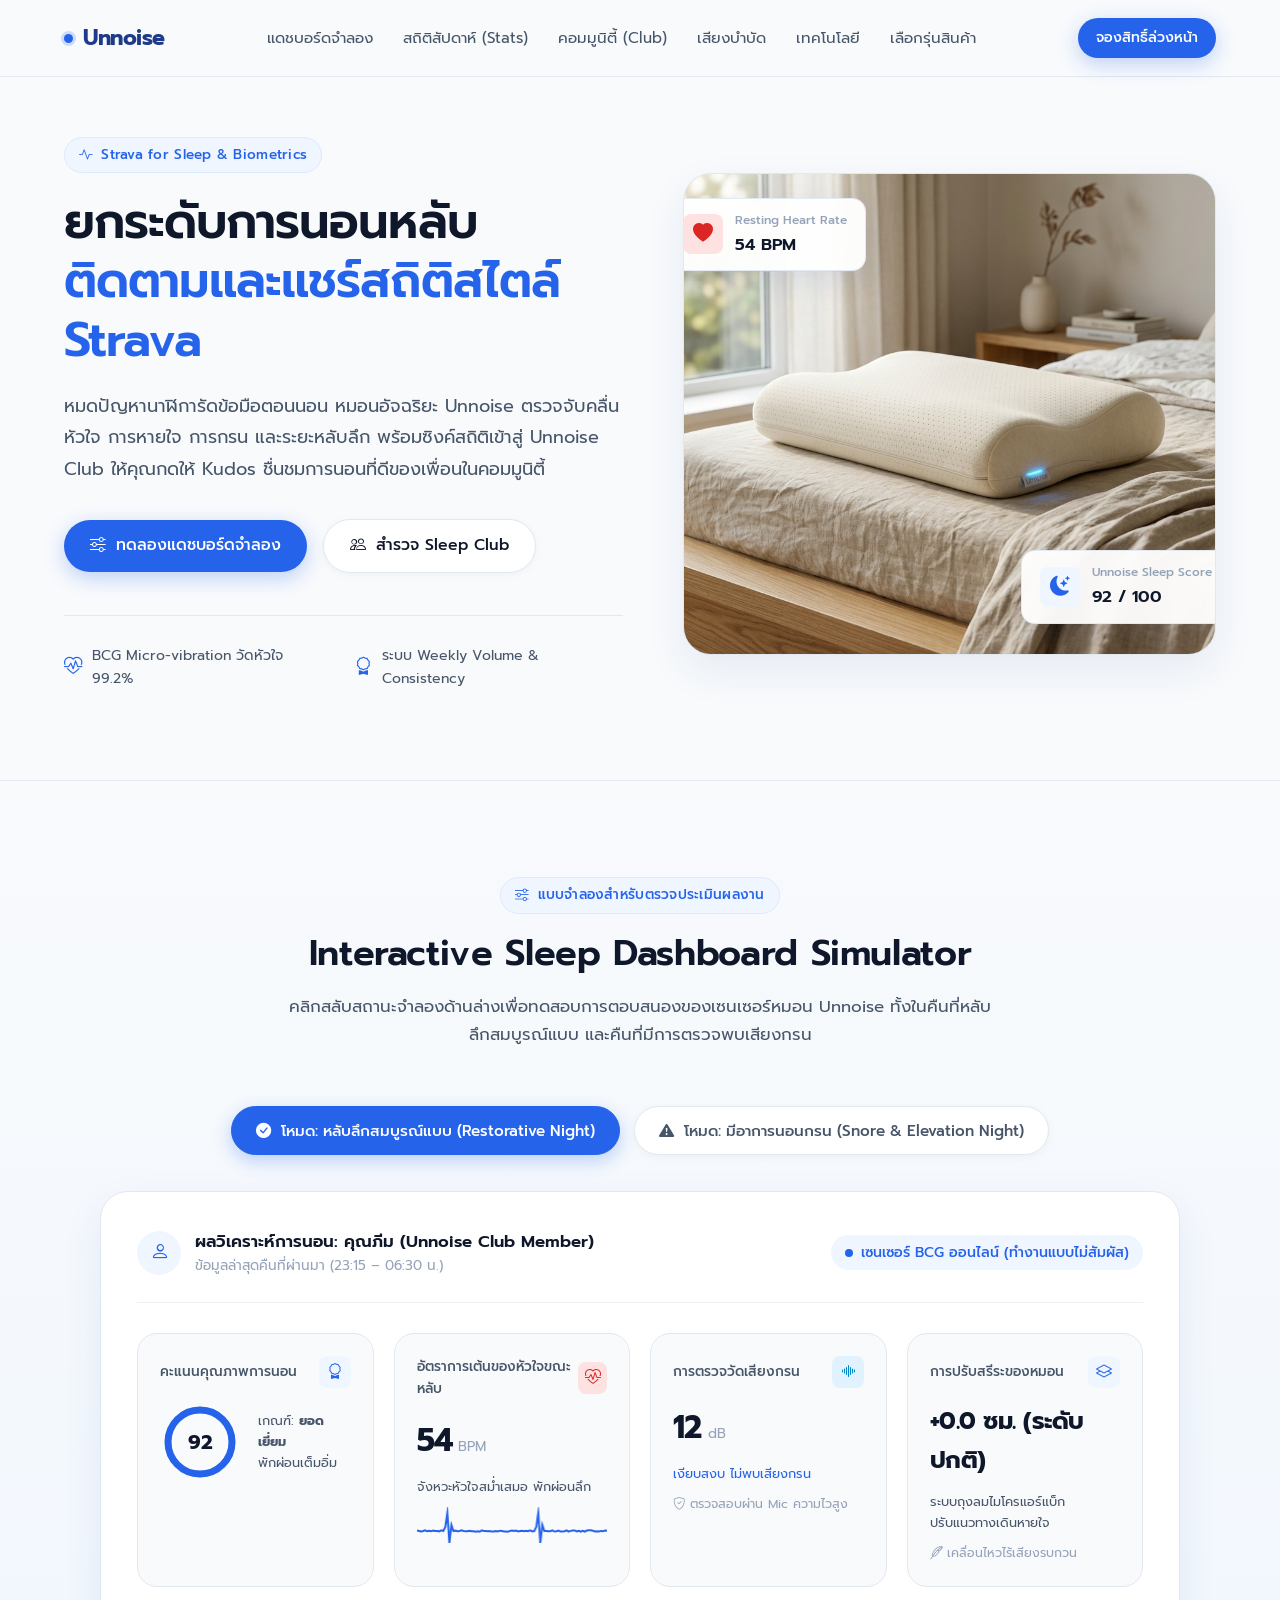
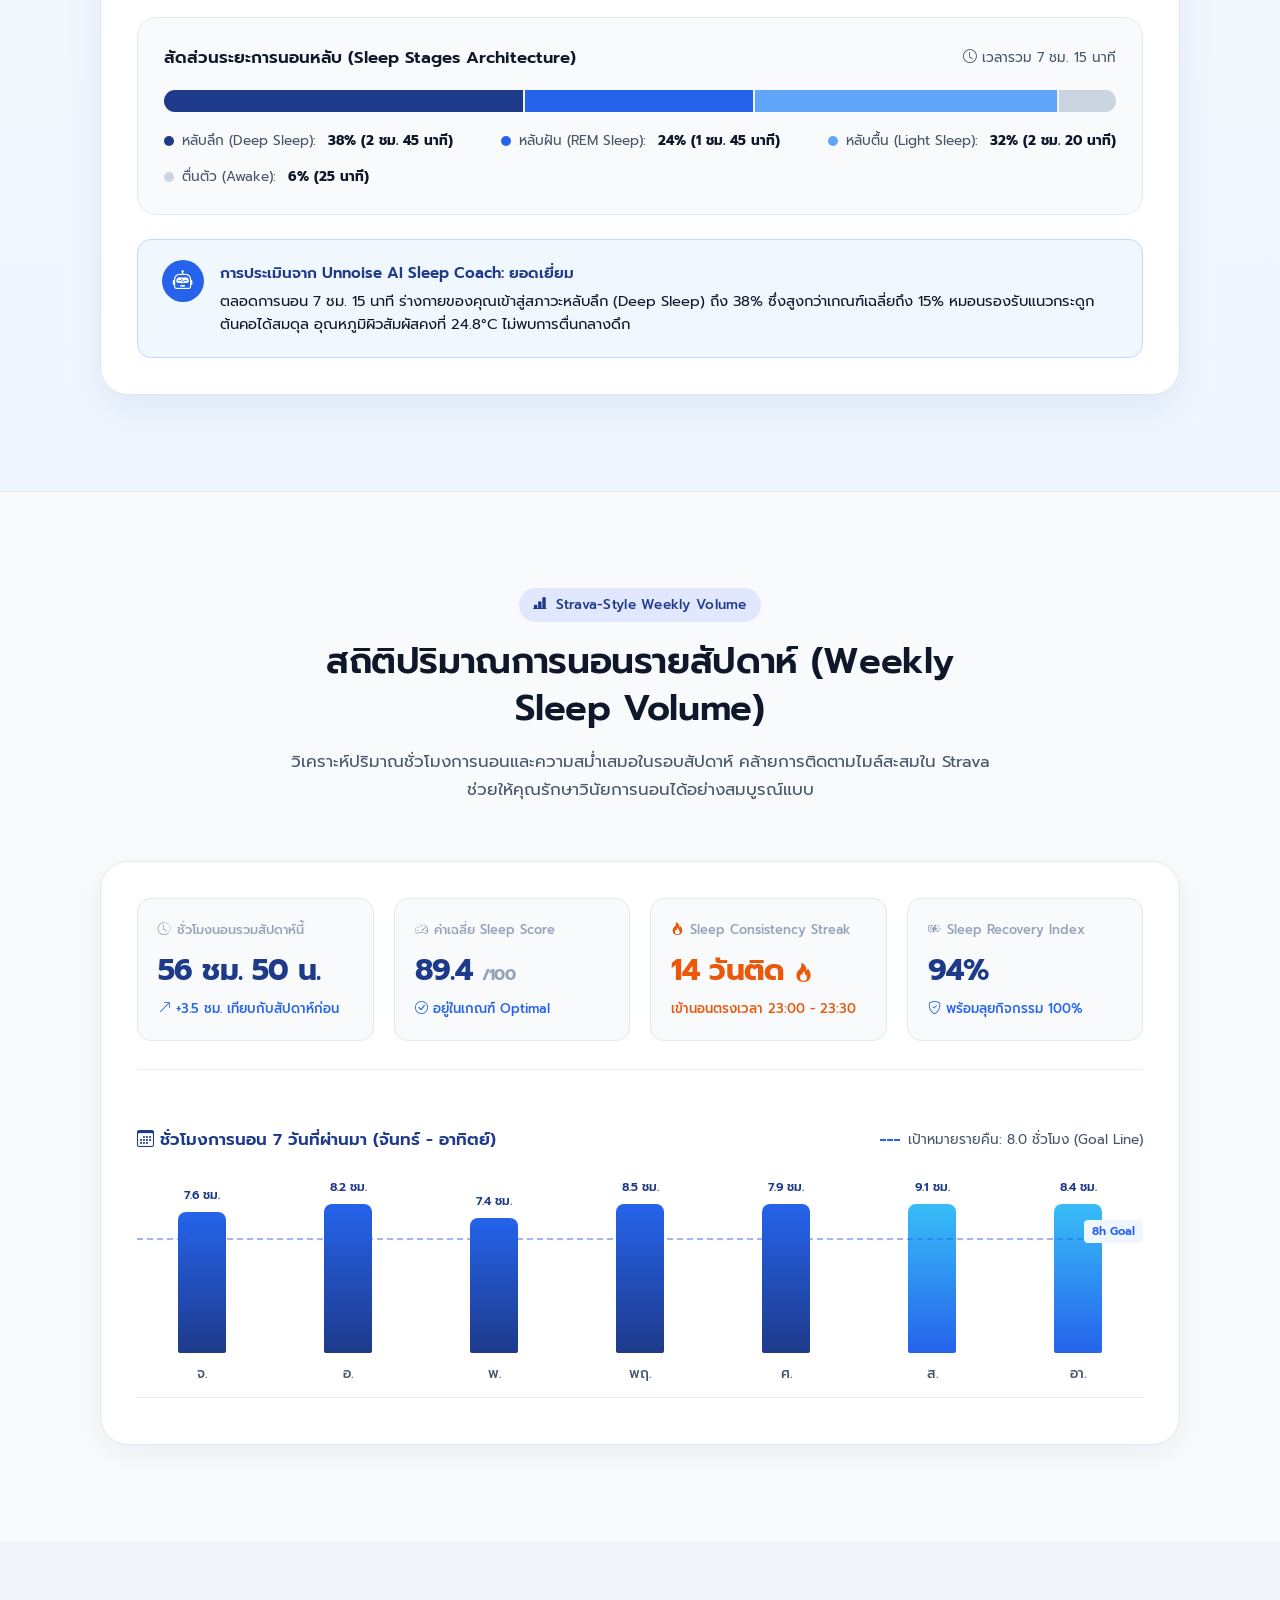
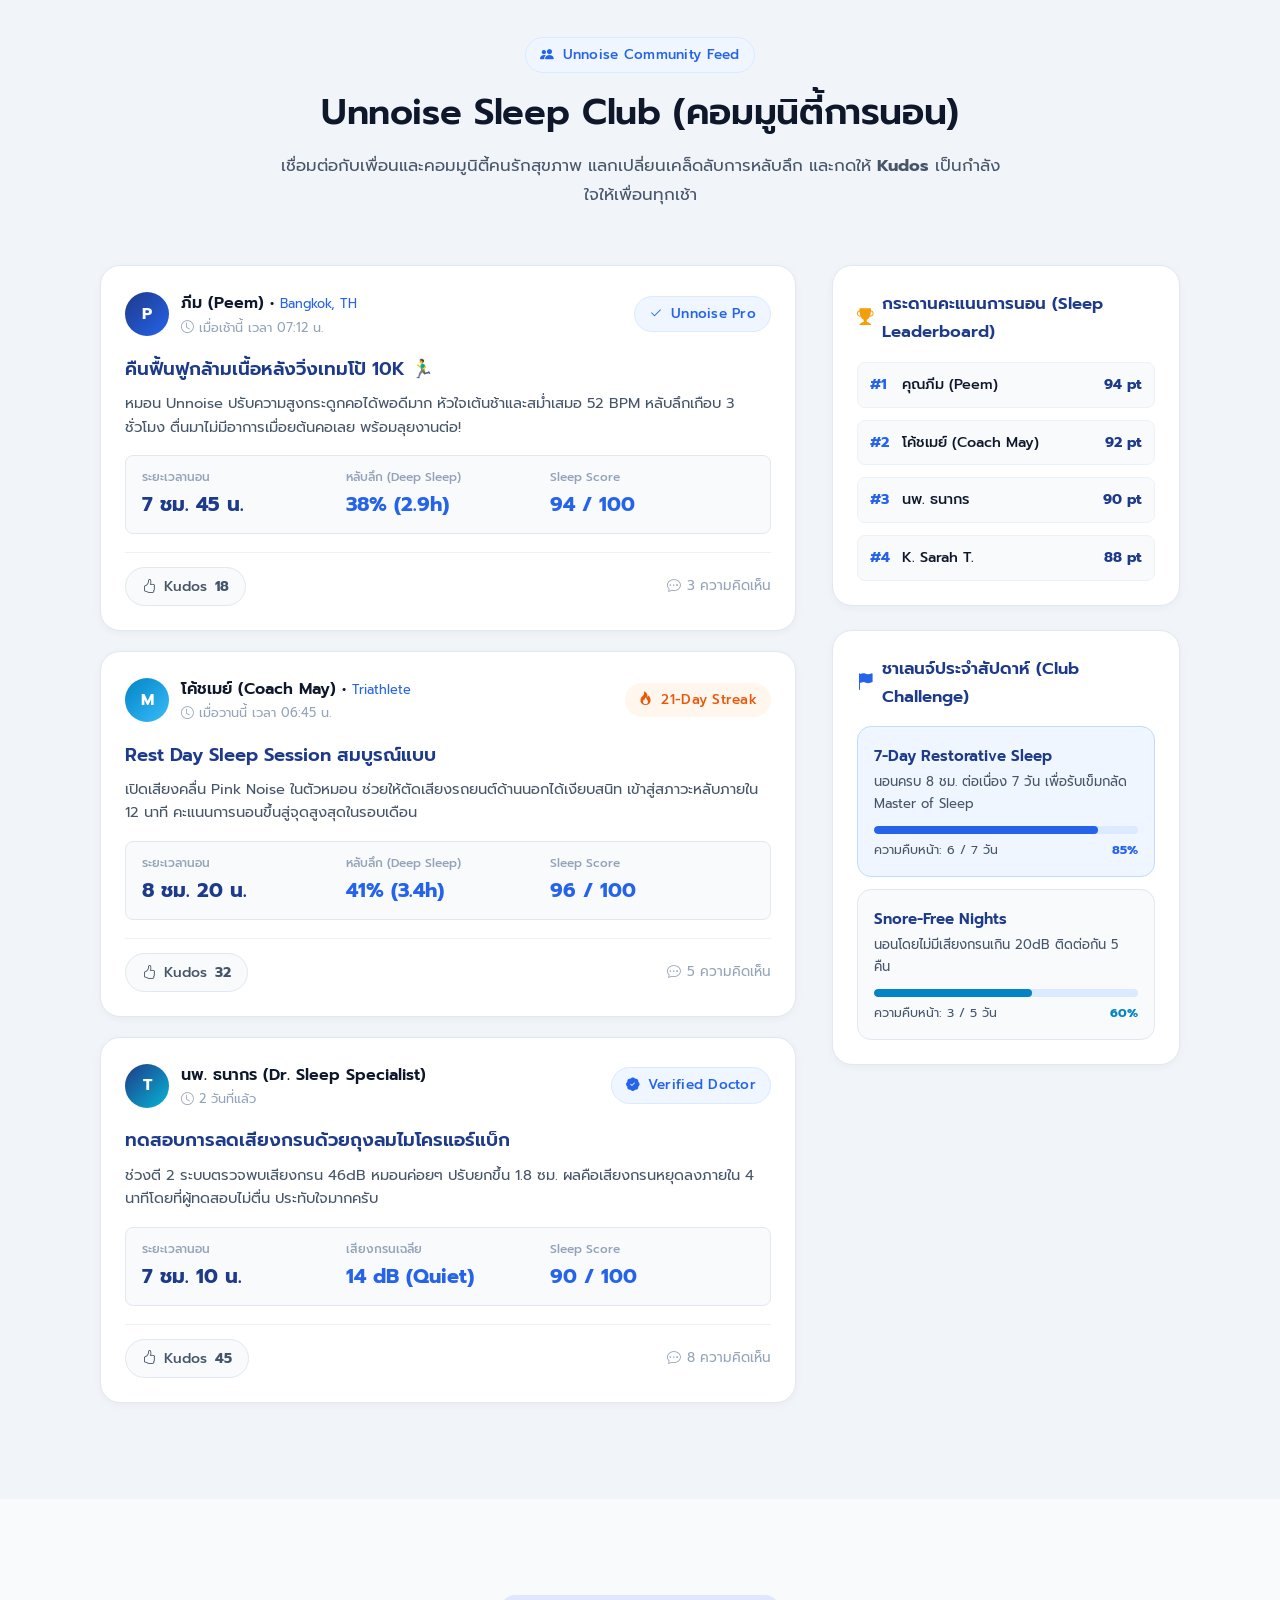
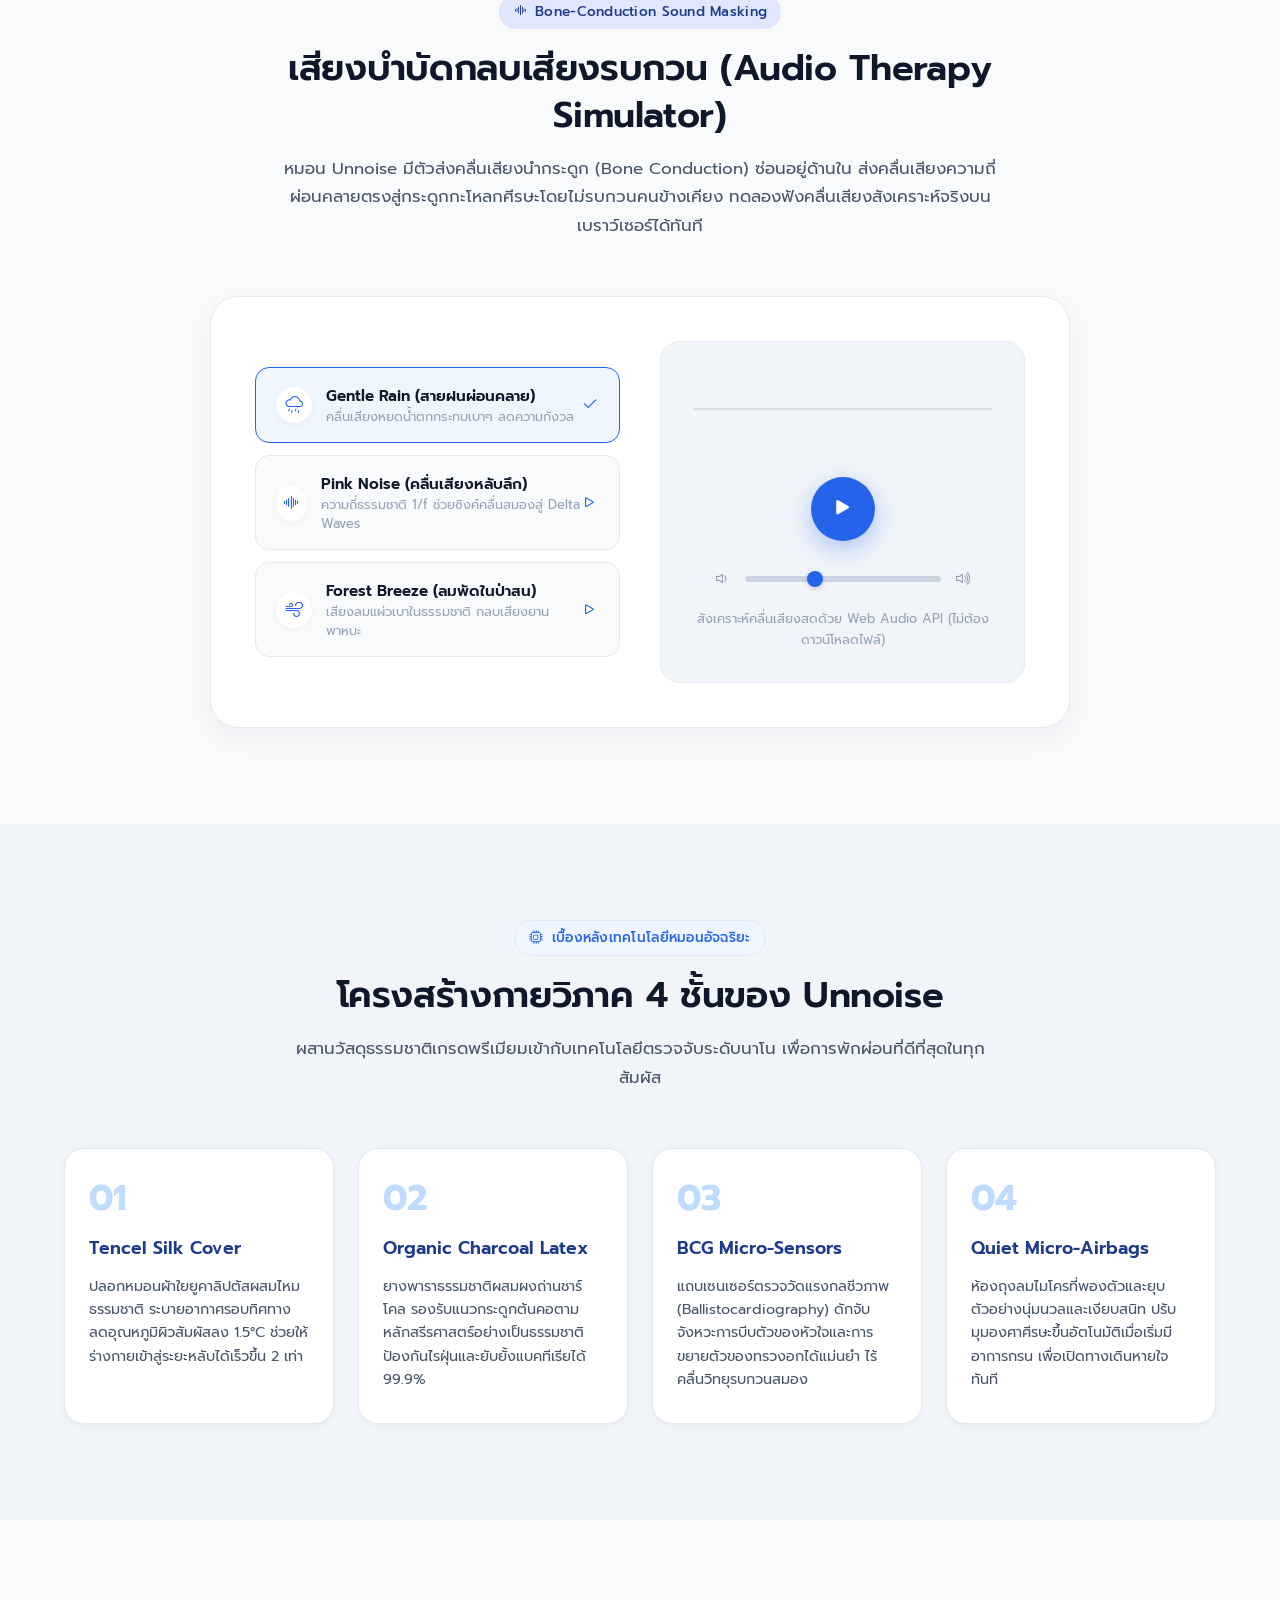
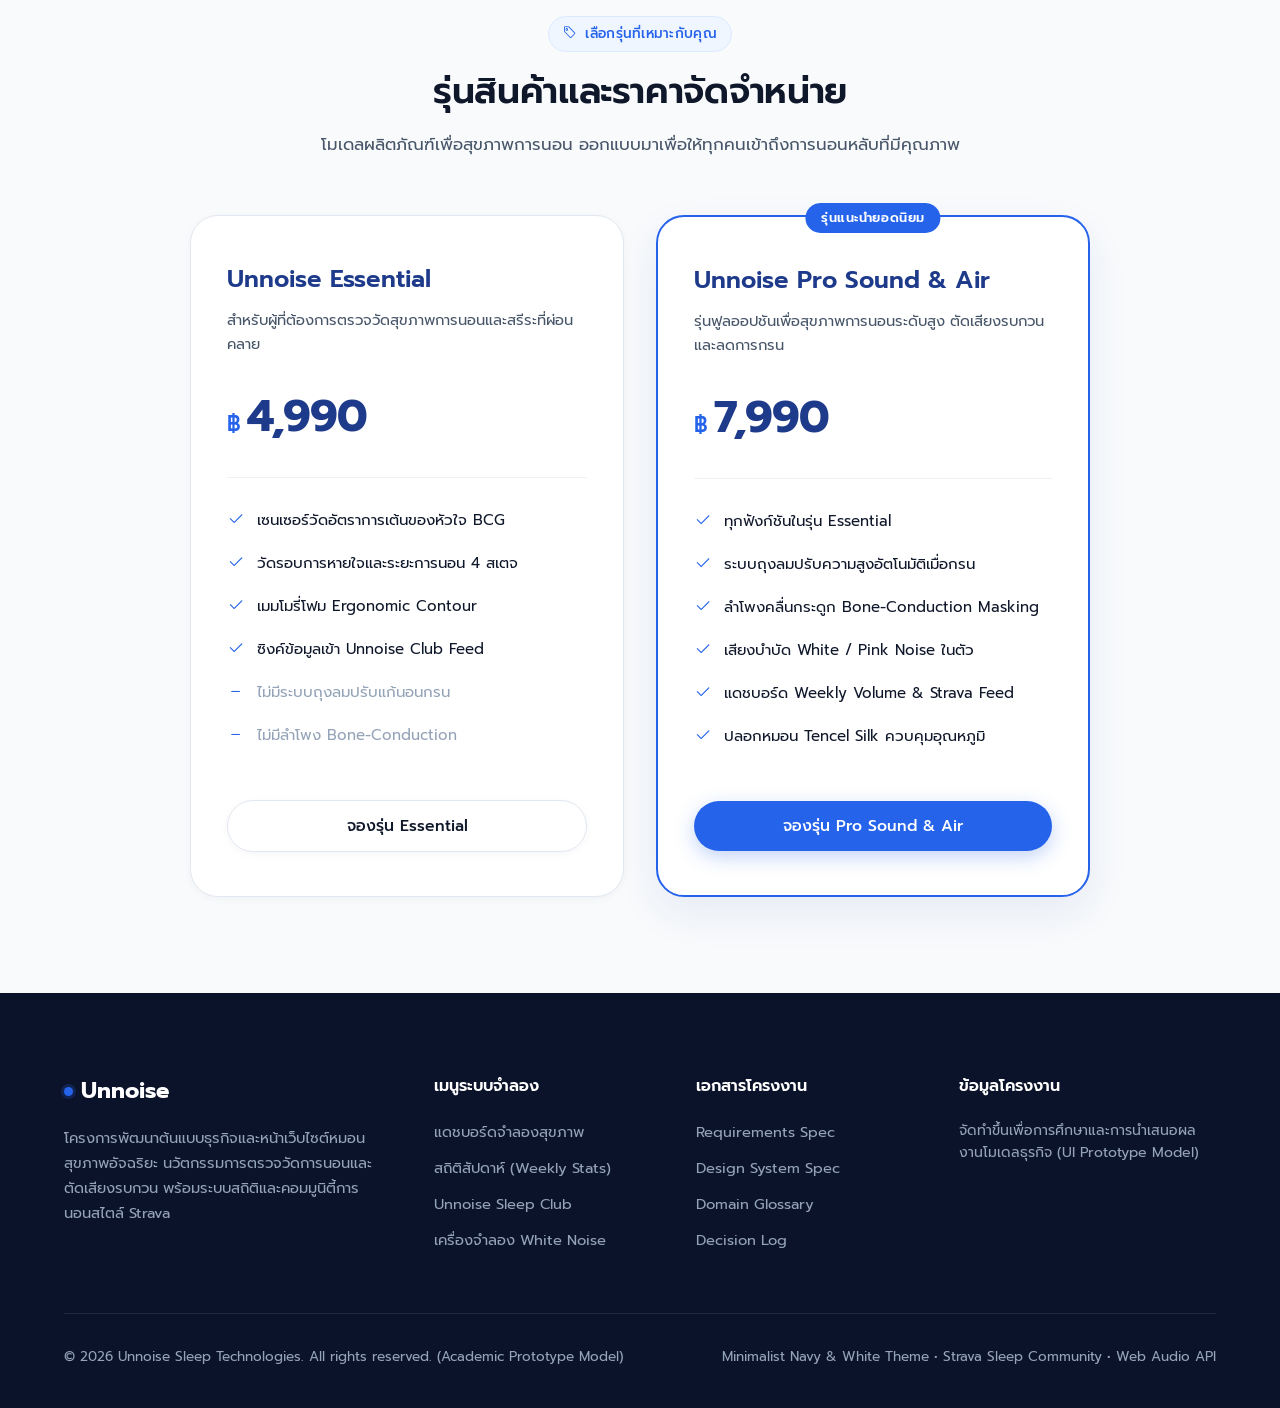
==== assets/index.html @ 3eadce23 "Test" ====
<!DOCTYPE html>
<html lang="th">
<head>
  <meta charset="UTF-8">
  <meta name="viewport" content="width=device-width, initial-scale=1.0">
  <title>Unnoise — หมอนสุขภาพอัจฉริยะ & Strava Sleep Community</title>
  <meta name="description" content="Unnoise หมอนสุขภาพอัจฉริยะที่ตรวจวัดชีวสัญญาณการนอนหลับ สถิติรายสัปดาห์สไตล์ Strava และระบบคอมมูนิตี้ให้กำลังใจเพื่อน">
  
  <!-- Google Fonts: Inter & Prompt -->
  <link rel="preconnect" href="https://fonts.googleapis.com">
  <link rel="preconnect" href="https://fonts.gstatic.com" crossorigin>
  <link href="https://fonts.googleapis.com/css2?family=Inter:wght@300;400;500;600;700&family=Prompt:wght@300;400;500;600&display=swap" rel="stylesheet">
  
  <!-- Bootstrap Icons CDN -->
  <link rel="stylesheet" href="https://cdn.jsdelivr.net/npm/bootstrap-icons@1.11.3/font/bootstrap-icons.min.css">
  
  <!-- Custom Design System Stylesheet -->
  <link rel="stylesheet" href="css/style.css">
</head>
<body>

  <!-- ==========================================================================
       Site Header & Navigation
       ========================================================================== -->
  <header class="site-header" id="site-header">
    <div class="container">
      <nav class="nav-wrap">
        <a href="#hero" class="brand-logo" id="brand-logo">
          <span class="brand-dot"></span>
          <span>Unnoise</span>
        </a>

        <ul class="nav-links">
          <li><a href="#simulator" class="nav-link">แดชบอร์ดจำลอง</a></li>
          <li><a href="#weekly-stats" class="nav-link">สถิติสัปดาห์ (Stats)</a></li>
          <li><a href="#community" class="nav-link">คอมมูนิตี้ (Club)</a></li>
          <li><a href="#sound-therapy" class="nav-link">เสียงบำบัด</a></li>
          <li><a href="#technology" class="nav-link">เทคโนโลยี</a></li>
          <li><a href="#pricing" class="nav-link">เลือกรุ่นสินค้า</a></li>
        </ul>

        <div class="nav-actions">
          <a href="#pricing" class="btn btn-primary btn-sm open-order-btn" data-model="pro">จองสิทธิ์ล่วงหน้า</a>
          <button class="mobile-toggle" aria-label="เมนู">
            <i class="bi bi-list"></i>
          </button>
        </div>
      </nav>
    </div>
  </header>

  <main>
    <!-- ==========================================================================
         Hero Section
         ========================================================================== -->
    <section class="section hero" id="hero">
      <div class="container">
        <div class="hero-grid">
          <div class="hero-content">
            <span class="badge badge-blue">
              <i class="bi bi-activity"></i> Strava for Sleep & Biometrics
            </span>
            <h1 class="hero-title">
              ยกระดับการนอนหลับ <span>ติดตามและแชร์สถิติสไตล์ Strava</span>
            </h1>
            <p class="hero-desc">
              หมดปัญหานาฬิการัดข้อมือตอนนอน หมอนอัจฉริยะ Unnoise ตรวจจับคลื่นหัวใจ การหายใจ การกรน และระยะหลับลึก พร้อมซิงค์สถิติเข้าสู่ Unnoise Club ให้คุณกดให้ Kudos ชื่นชมการนอนที่ดีของเพื่อนในคอมมูนิตี้
            </p>

            <div class="hero-cta">
              <a href="#simulator" class="btn btn-primary" id="btn-hero-simulator">
                <i class="bi bi-sliders"></i> ทดลองแดชบอร์ดจำลอง
              </a>
              <a href="#community" class="btn btn-secondary" id="btn-hero-community">
                <i class="bi bi-people"></i> สำรวจ Sleep Club
              </a>
            </div>

            <div class="hero-trust-bar">
              <div class="trust-item">
                <i class="bi bi-heart-pulse"></i>
                <span>BCG Micro-vibration วัดหัวใจ 99.2%</span>
              </div>
              <div class="trust-item">
                <i class="bi bi-award"></i>
                <span>ระบบ Weekly Volume & Consistency</span>
              </div>
            </div>
          </div>

          <div class="hero-visual">
            <div class="hero-img-wrapper">
              <img src="img/unnoise_pillow.jpg" alt="Unnoise Smart Ergonomic Pillow" id="hero-product-img">
              
              <!-- Floating Metric 1: Heart Rate -->
              <div class="floating-pill pill-heart">
                <div class="pill-icon">
                  <i class="bi bi-heart-fill"></i>
                </div>
                <div class="pill-data">
                  <span class="pill-label">Resting Heart Rate</span>
                  <span class="pill-val">54 BPM</span>
                </div>
              </div>

              <!-- Floating Metric 2: Sleep Score -->
              <div class="floating-pill pill-sleep">
                <div class="pill-icon">
                  <i class="bi bi-moon-stars-fill"></i>
                </div>
                <div class="pill-data">
                  <span class="pill-label">Unnoise Sleep Score</span>
                  <span class="pill-val">92 / 100</span>
                </div>
              </div>
            </div>
          </div>
        </div>
      </div>
    </section>

    <!-- ==========================================================================
         Interactive Sleep Dashboard Simulator
         ========================================================================== -->
    <section class="section simulator-section" id="simulator">
      <div class="container">
        <div class="section-header">
          <span class="badge badge-blue">
            <i class="bi bi-sliders"></i> แบบจำลองสำหรับตรวจประเมินผลงาน
          </span>
          <h2 class="section-title">Interactive Sleep Dashboard Simulator</h2>
          <p class="section-desc">
            คลิกสลับสถานะจำลองด้านล่างเพื่อทดสอบการตอบสนองของเซนเซอร์หมอน Unnoise ทั้งในคืนที่หลับลึกสมบูรณ์แบบ และคืนที่มีการตรวจพบเสียงกรน
          </p>
        </div>

        <!-- Mode Toggles -->
        <div class="simulator-controls">
          <button class="mode-btn active" data-mode="restorative" id="btn-mode-restorative">
            <i class="bi bi-check-circle-fill"></i> โหมด: หลับลึกสมบูรณ์แบบ (Restorative Night)
          </button>
          <button class="mode-btn" data-mode="restless" id="btn-mode-restless">
            <i class="bi bi-exclamation-triangle-fill"></i> โหมด: มีอาการนอนกรน (Snore & Elevation Night)
          </button>
        </div>

        <!-- Dashboard Shell -->
        <div class="dashboard-container" id="dashboard-app">
          <div class="dashboard-topbar">
            <div class="dash-user-info">
              <div class="dash-avatar">
                <i class="bi bi-person"></i>
              </div>
              <div>
                <div class="dash-name">ผลวิเคราะห์การนอน: คุณภีม (Unnoise Club Member)</div>
                <div class="dash-date">ข้อมูลล่าสุดคืนที่ผ่านมา (23:15 – 06:30 น.)</div>
              </div>
            </div>

            <div class="dash-status-indicator">
              <span class="pulse-dot"></span>
              <span>เซนเซอร์ BCG ออนไลน์ (ทำงานแบบไม่สัมผัส)</span>
            </div>
          </div>

          <!-- Metrics Row -->
          <div class="metrics-grid">
            <!-- Metric 1: Sleep Score -->
            <div class="metric-card">
              <div class="metric-header">
                <span class="metric-title">คะแนนคุณภาพการนอน</span>
                <div class="metric-icon-wrap" style="background: var(--primary-blue-light); color: var(--primary-blue);">
                  <i class="bi bi-award"></i>
                </div>
              </div>
              <div class="score-card-gauge">
                <div class="score-dial">
                  <svg viewBox="0 0 80 80">
                    <circle class="score-bg" cx="40" cy="40" r="32"></circle>
                    <circle class="score-fill" id="dash-score-circle" cx="40" cy="40" r="32"></circle>
                  </svg>
                  <div class="score-center-text" id="dash-score-num">92</div>
                </div>
                <div class="metric-caption">
                  เกณฑ์: <strong>ยอดเยี่ยม</strong><br>
                  พักผ่อนเต็มอิ่ม
                </div>
              </div>
            </div>

            <!-- Metric 2: Heart Rate Pulse -->
            <div class="metric-card">
              <div class="metric-header">
                <span class="metric-title">อัตราการเต้นของหัวใจขณะหลับ</span>
                <div class="metric-icon-wrap" style="background: #FEE2E2; color: #DC2626;">
                  <i class="bi bi-heart-pulse"></i>
                </div>
              </div>
              <div class="metric-val-wrap">
                <span class="metric-val" id="dash-bpm-val">54</span>
                <span class="metric-unit">BPM</span>
              </div>
              <div class="metric-caption" id="dash-bpm-sub">จังหวะหัวใจสม่ำเสมอ พักผ่อนลึก</div>
              <div class="pulse-canvas-wrap">
                <canvas id="pulse-canvas"></canvas>
              </div>
            </div>

            <!-- Metric 3: Snore Level -->
            <div class="metric-card">
              <div class="metric-header">
                <span class="metric-title">การตรวจวัดเสียงกรน</span>
                <div class="metric-icon-wrap" style="background: var(--accent-sky-light); color: var(--accent-sky);">
                  <i class="bi bi-soundwave"></i>
                </div>
              </div>
              <div class="metric-val-wrap">
                <span class="metric-val" id="dash-snore-val">12</span>
                <span class="metric-unit">dB</span>
              </div>
              <div class="metric-caption" id="dash-snore-sub">เงียบสงบ ไม่พบเสียงกรน</div>
              <div style="font-size: 0.78rem; color: var(--text-light); margin-top: 10px;">
                <i class="bi bi-shield-check"></i> ตรวจสอบผ่าน Mic ความไวสูง
              </div>
            </div>

            <!-- Metric 4: Auto-Elevation Status -->
            <div class="metric-card">
              <div class="metric-header">
                <span class="metric-title">การปรับสรีระของหมอน</span>
                <div class="metric-icon-wrap" style="background: var(--primary-blue-light); color: var(--primary-blue);">
                  <i class="bi bi-layers"></i>
                </div>
              </div>
              <div class="metric-val-wrap">
                <span class="metric-val" style="font-size: 1.5rem;" id="dash-pillow-adj">+0.0 ซม.</span>
              </div>
              <div class="metric-caption">
                ระบบถุงลมไมโครแอร์แบ็ก<br>
                ปรับแนวทางเดินหายใจ
              </div>
              <div style="font-size: 0.78rem; color: var(--text-light); margin-top: 10px;">
                <i class="bi bi-feather"></i> เคลื่อนไหวไร้เสียงรบกวน
              </div>
            </div>
          </div>

          <!-- Sleep Stages Progress Bar -->
          <div class="stages-card">
            <div class="stages-header">
              <span class="stages-title">สัดส่วนระยะการนอนหลับ (Sleep Stages Architecture)</span>
              <span style="font-size: 0.85rem; color: var(--text-muted);"><i class="bi bi-clock"></i> เวลารวม 7 ชม. 15 นาที</span>
            </div>

            <div class="stages-bar">
              <div class="stage-seg seg-deep" id="seg-deep" style="width: 38%;" title="Deep Sleep"></div>
              <div class="stage-seg seg-rem" id="seg-rem" style="width: 24%;" title="REM Sleep"></div>
              <div class="stage-seg seg-light" id="seg-light" style="width: 32%;" title="Light Sleep"></div>
              <div class="stage-seg seg-awake" id="seg-awake" style="width: 6%;" title="Awake"></div>
            </div>

            <div class="stages-legend">
              <div class="legend-item">
                <span class="legend-dot" style="background: var(--primary-navy);"></span>
                <span>หลับลึก (Deep Sleep):</span>
                <strong id="time-deep">38% (2 ชม. 45 นาที)</strong>
              </div>
              <div class="legend-item">
                <span class="legend-dot" style="background: var(--primary-blue);"></span>
                <span>หลับฝัน (REM Sleep):</span>
                <strong id="time-rem">24% (1 ชม. 45 นาที)</strong>
              </div>
              <div class="legend-item">
                <span class="legend-dot" style="background: #60A5FA;"></span>
                <span>หลับตื้น (Light Sleep):</span>
                <strong id="time-light">32% (2 ชม. 20 นาที)</strong>
              </div>
              <div class="legend-item">
                <span class="legend-dot" style="background: #CBD5E1;"></span>
                <span>ตื่นตัว (Awake):</span>
                <strong id="time-awake">6% (25 นาที)</strong>
              </div>
            </div>
          </div>

          <!-- AI Coach Box -->
          <div class="ai-coach-box">
            <div class="coach-icon">
              <i class="bi bi-robot"></i>
            </div>
            <div>
              <div class="coach-title" id="dash-coach-title">การประเมินจาก Unnoise AI Sleep Coach: ยอดเยี่ยม</div>
              <p class="coach-text" id="dash-coach-text">
                ตลอดการนอน 7 ชม. 15 นาที ร่างกายของคุณเข้าสู่สภาวะหลับลึก (Deep Sleep) ถึง 38% ซึ่งสูงกว่าเกณฑ์เฉลี่ยถึง 15% หมอนรองรับแนวกระดูกต้นคอได้สมดุล อุณหภูมิผิวสัมผัสคงที่ 24.8°C ไม่พบการตื่นกลางดึก
              </p>
            </div>
          </div>
        </div>
      </div>
    </section>

    <!-- ==========================================================================
         Strava-Style Weekly Sleep Volume & Consistency Section (NEW)
         ========================================================================== -->
    <section class="section" id="weekly-stats">
      <div class="container">
        <div class="section-header">
          <span class="badge badge-navy">
            <i class="bi bi-bar-chart-line-fill"></i> Strava-Style Weekly Volume
          </span>
          <h2 class="section-title">สถิติปริมาณการนอนรายสัปดาห์ (Weekly Sleep Volume)</h2>
          <p class="section-desc">
            วิเคราะห์ปริมาณชั่วโมงการนอนและความสม่ำเสมอในรอบสัปดาห์ คล้ายการติดตามไมล์สะสมใน Strava ช่วยให้คุณรักษาวินัยการนอนได้อย่างสมบูรณ์แบบ
          </p>
        </div>

        <div class="weekly-stats-container">
          <!-- Stats Summary 4 Boxes -->
          <div class="stats-summary-row">
            <div class="summary-stat-box">
              <div class="stat-label-sm"><i class="bi bi-clock-history"></i> ชั่วโมงนอนรวมสัปดาห์นี้</div>
              <div class="stat-number-lg">56 ชม. 50 น.</div>
              <div class="stat-subtext"><i class="bi bi-arrow-up-right"></i> +3.5 ชม. เทียบกับสัปดาห์ก่อน</div>
            </div>

            <div class="summary-stat-box">
              <div class="stat-label-sm"><i class="bi bi-speedometer2"></i> ค่าเฉลี่ย Sleep Score</div>
              <div class="stat-number-lg">89.4 <span style="font-size: 1rem; color: var(--text-light);">/100</span></div>
              <div class="stat-subtext" style="color: var(--primary-blue);"><i class="bi bi-check-circle"></i> อยู่ในเกณฑ์ Optimal</div>
            </div>

            <div class="summary-stat-box">
              <div class="stat-label-sm"><i class="bi bi-fire" style="color: var(--accent-orange);"></i> Sleep Consistency Streak</div>
              <div class="stat-number-lg" style="color: var(--accent-orange);">14 วันติด <i class="bi bi-fire" style="font-size: 1.2rem;"></i></div>
              <div class="stat-subtext" style="color: var(--accent-orange);">เข้านอนตรงเวลา 23:00 - 23:30</div>
            </div>

            <div class="summary-stat-box">
              <div class="stat-label-sm"><i class="bi bi-battery-charging"></i> Sleep Recovery Index</div>
              <div class="stat-number-lg">94%</div>
              <div class="stat-subtext"><i class="bi bi-shield-check"></i> พร้อมลุยกิจกรรม 100%</div>
            </div>
          </div>

          <!-- Volume Bar Chart -->
          <div class="volume-chart-wrap">
            <div class="chart-header">
              <div style="font-weight: 600; font-size: 1.05rem; color: var(--primary-navy);">
                <i class="bi bi-calendar3"></i> ชั่วโมงการนอน 7 วันที่ผ่านมา (จันทร์ - อาทิตย์)
              </div>
              <div class="target-line-indicator">
                <span class="target-dash"></span>
                <span>เป้าหมายรายคืน: 8.0 ชั่วโมง (Goal Line)</span>
              </div>
            </div>

            <div class="chart-bars-grid">
              <div class="chart-target-line">
                <span class="target-tag">8h Goal</span>
              </div>

              <!-- Mon: 7.6h -->
              <div class="bar-col">
                <span class="bar-val-tooltip">7.6 ชม.</span>
                <div class="chart-bar" style="height: 68%;"></div>
                <span class="bar-label">จ.</span>
              </div>

              <!-- Tue: 8.2h -->
              <div class="bar-col">
                <span class="bar-val-tooltip">8.2 ชม.</span>
                <div class="chart-bar" style="height: 76%;"></div>
                <span class="bar-label">อ.</span>
              </div>

              <!-- Wed: 7.4h -->
              <div class="bar-col">
                <span class="bar-val-tooltip">7.4 ชม.</span>
                <div class="chart-bar" style="height: 65%;"></div>
                <span class="bar-label">พ.</span>
              </div>

              <!-- Thu: 8.5h -->
              <div class="bar-col">
                <span class="bar-val-tooltip">8.5 ชม.</span>
                <div class="chart-bar" style="height: 80%;"></div>
                <span class="bar-label">พฤ.</span>
              </div>

              <!-- Fri: 7.9h -->
              <div class="bar-col">
                <span class="bar-val-tooltip">7.9 ชม.</span>
                <div class="chart-bar" style="height: 72%;"></div>
                <span class="bar-label">ศ.</span>
              </div>

              <!-- Sat: 9.1h -->
              <div class="bar-col">
                <span class="bar-val-tooltip">9.1 ชม.</span>
                <div class="chart-bar weekend" style="height: 90%;"></div>
                <span class="bar-label">ส.</span>
              </div>

              <!-- Sun: 8.4h -->
              <div class="bar-col">
                <span class="bar-val-tooltip">8.4 ชม.</span>
                <div class="chart-bar weekend" style="height: 78%;"></div>
                <span class="bar-label">อา.</span>
              </div>
            </div>
          </div>
        </div>
      </div>
    </section>

    <!-- ==========================================================================
         Strava-Style Unnoise Sleep Club & Activity Feed Section (NEW)
         ========================================================================== -->
    <section class="section section-subtle" id="community">
      <div class="container">
        <div class="section-header">
          <span class="badge badge-blue">
            <i class="bi bi-people-fill"></i> Unnoise Community Feed
          </span>
          <h2 class="section-title">Unnoise Sleep Club (คอมมูนิตี้การนอน)</h2>
          <p class="section-desc">
            เชื่อมต่อกับเพื่อนและคอมมูนิตี้คนรักสุขภาพ แลกเปลี่ยนเคล็ดลับการหลับลึก และกดให้ <strong>Kudos</strong> เป็นกำลังใจให้เพื่อนทุกเช้า
          </p>
        </div>

        <div class="community-grid">
          <!-- Feed Stream (Left Column) -->
          <div class="feed-stream">
            <!-- Feed Card 1: Peem -->
            <div class="activity-card">
              <div class="activity-card-header">
                <div class="activity-user">
                  <div class="user-avatar" style="background: linear-gradient(135deg, #1E3A8A, #2563EB);">
                    P
                  </div>
                  <div>
                    <div class="user-meta-name">ภีม (Peem) &bull; <span style="font-size: 0.8rem; font-weight: normal; color: var(--primary-blue);">Bangkok, TH</span></div>
                    <div class="user-meta-time"><i class="bi bi-clock"></i> เมื่อเช้านี้ เวลา 07:12 น.</div>
                  </div>
                </div>
                <span class="badge badge-blue"><i class="bi bi-check2"></i> Unnoise Pro</span>
              </div>

              <h3 class="activity-title">คืนฟื้นฟูกล้ามเนื้อหลังวิ่งเทมโป้ 10K 🏃‍♂️</h3>
              <p class="activity-note">
                หมอน Unnoise ปรับความสูงกระดูกคอได้พอดีมาก หัวใจเต้นช้าและสม่ำเสมอ 52 BPM หลับลึกเกือบ 3 ชั่วโมง ตื่นมาไม่มีอาการเมื่อยต้นคอเลย พร้อมลุยงานต่อ!
              </p>

              <div class="activity-metrics-strip">
                <div>
                  <div class="activity-metric-unit">ระยะเวลานอน</div>
                  <div class="activity-metric-num">7 ชม. 45 น.</div>
                </div>
                <div>
                  <div class="activity-metric-unit">หลับลึก (Deep Sleep)</div>
                  <div class="activity-metric-num" style="color: var(--primary-blue);">38% (2.9h)</div>
                </div>
                <div>
                  <div class="activity-metric-unit">Sleep Score</div>
                  <div class="activity-metric-num" style="color: var(--primary-blue);">94 / 100</div>
                </div>
              </div>

              <div class="activity-footer">
                <button class="kudos-btn" id="kudos-btn-1">
                  <i class="bi bi-hand-thumbs-up"></i>
                  <span>Kudos</span>
                  <strong class="kudos-count">18</strong>
                </button>
                <div class="comment-count-link">
                  <i class="bi bi-chat-dots"></i> 3 ความคิดเห็น
                </div>
              </div>
            </div>

            <!-- Feed Card 2: Coach May -->
            <div class="activity-card">
              <div class="activity-card-header">
                <div class="activity-user">
                  <div class="user-avatar" style="background: linear-gradient(135deg, #0284C7, #38BDF8);">
                    M
                  </div>
                  <div>
                    <div class="user-meta-name">โค้ชเมย์ (Coach May) &bull; <span style="font-size: 0.8rem; font-weight: normal; color: var(--primary-blue);">Triathlete</span></div>
                    <div class="user-meta-time"><i class="bi bi-clock"></i> เมื่อวานนี้ เวลา 06:45 น.</div>
                  </div>
                </div>
                <span class="badge badge-orange"><i class="bi bi-fire"></i> 21-Day Streak</span>
              </div>

              <h3 class="activity-title">Rest Day Sleep Session สมบูรณ์แบบ</h3>
              <p class="activity-note">
                เปิดเสียงคลื่น Pink Noise ในตัวหมอน ช่วยให้ตัดเสียงรถยนต์ด้านนอกได้เงียบสนิท เข้าสู่สภาวะหลับภายใน 12 นาที คะแนนการนอนขึ้นสู่จุดสูงสุดในรอบเดือน
              </p>

              <div class="activity-metrics-strip">
                <div>
                  <div class="activity-metric-unit">ระยะเวลานอน</div>
                  <div class="activity-metric-num">8 ชม. 20 น.</div>
                </div>
                <div>
                  <div class="activity-metric-unit">หลับลึก (Deep Sleep)</div>
                  <div class="activity-metric-num" style="color: var(--primary-blue);">41% (3.4h)</div>
                </div>
                <div>
                  <div class="activity-metric-unit">Sleep Score</div>
                  <div class="activity-metric-num" style="color: var(--primary-blue);">96 / 100</div>
                </div>
              </div>

              <div class="activity-footer">
                <button class="kudos-btn" id="kudos-btn-2">
                  <i class="bi bi-hand-thumbs-up"></i>
                  <span>Kudos</span>
                  <strong class="kudos-count">32</strong>
                </button>
                <div class="comment-count-link">
                  <i class="bi bi-chat-dots"></i> 5 ความคิดเห็น
                </div>
              </div>
            </div>

            <!-- Feed Card 3: Dr. Tanakorn -->
            <div class="activity-card">
              <div class="activity-card-header">
                <div class="activity-user">
                  <div class="user-avatar" style="background: linear-gradient(135deg, #1E3A8A, #06B6D4);">
                    T
                  </div>
                  <div>
                    <div class="user-meta-name">นพ. ธนากร (Dr. Sleep Specialist)</div>
                    <div class="user-meta-time"><i class="bi bi-clock"></i> 2 วันที่แล้ว</div>
                  </div>
                </div>
                <span class="badge badge-blue"><i class="bi bi-patch-check-fill"></i> Verified Doctor</span>
              </div>

              <h3 class="activity-title">ทดสอบการลดเสียงกรนด้วยถุงลมไมโครแอร์แบ็ก</h3>
              <p class="activity-note">
                ช่วงตี 2 ระบบตรวจพบเสียงกรน 46dB หมอนค่อยๆ ปรับยกขึ้น 1.8 ซม. ผลคือเสียงกรนหยุดลงภายใน 4 นาทีโดยที่ผู้ทดสอบไม่ตื่น ประทับใจมากครับ
              </p>

              <div class="activity-metrics-strip">
                <div>
                  <div class="activity-metric-unit">ระยะเวลานอน</div>
                  <div class="activity-metric-num">7 ชม. 10 น.</div>
                </div>
                <div>
                  <div class="activity-metric-unit">เสียงกรนเฉลี่ย</div>
                  <div class="activity-metric-num" style="color: var(--primary-blue);">14 dB (Quiet)</div>
                </div>
                <div>
                  <div class="activity-metric-unit">Sleep Score</div>
                  <div class="activity-metric-num" style="color: var(--primary-blue);">90 / 100</div>
                </div>
              </div>

              <div class="activity-footer">
                <button class="kudos-btn" id="kudos-btn-3">
                  <i class="bi bi-hand-thumbs-up"></i>
                  <span>Kudos</span>
                  <strong class="kudos-count">45</strong>
                </button>
                <div class="comment-count-link">
                  <i class="bi bi-chat-dots"></i> 8 ความคิดเห็น
                </div>
              </div>
            </div>
          </div>

          <!-- Sidebar (Right Column) -->
          <div class="community-sidebar">
            <!-- Monthly Sleep Leaderboard -->
            <div class="sidebar-box">
              <div class="sidebar-box-title">
                <i class="bi bi-trophy-fill" style="color: #F59E0B;"></i> กระดานคะแนนการนอน (Sleep Leaderboard)
              </div>
              <ul class="leaderboard-list">
                <li class="leaderboard-row">
                  <span class="leader-rank">#1</span>
                  <span class="leader-name">คุณภีม (Peem)</span>
                  <span class="leader-score">94 pt</span>
                </li>
                <li class="leaderboard-row">
                  <span class="leader-rank">#2</span>
                  <span class="leader-name">โค้ชเมย์ (Coach May)</span>
                  <span class="leader-score">92 pt</span>
                </li>
                <li class="leaderboard-row">
                  <span class="leader-rank">#3</span>
                  <span class="leader-name">นพ. ธนากร</span>
                  <span class="leader-score">90 pt</span>
                </li>
                <li class="leaderboard-row">
                  <span class="leader-rank">#4</span>
                  <span class="leader-name">K. Sarah T.</span>
                  <span class="leader-score">88 pt</span>
                </li>
              </ul>
            </div>

            <!-- Group Challenges -->
            <div class="sidebar-box">
              <div class="sidebar-box-title">
                <i class="bi bi-flag-fill" style="color: var(--primary-blue);"></i> ชาเลนจ์ประจำสัปดาห์ (Club Challenge)
              </div>

              <div class="challenge-item">
                <div class="challenge-name">7-Day Restorative Sleep</div>
                <div class="challenge-desc">นอนครบ 8 ชม. ต่อเนื่อง 7 วัน เพื่อรับเข็มกลัด Master of Sleep</div>
                <div class="challenge-prog-bar">
                  <div class="challenge-prog-fill" style="width: 85%;"></div>
                </div>
                <div style="font-size: 0.78rem; display: flex; justify-content: space-between; color: var(--text-muted);">
                  <span>ความคืบหน้า: 6 / 7 วัน</span>
                  <strong style="color: var(--primary-blue);">85%</strong>
                </div>
              </div>

              <div class="challenge-item" style="background: var(--bg-main); border-color: var(--border-color);">
                <div class="challenge-name">Snore-Free Nights</div>
                <div class="challenge-desc">นอนโดยไม่มีเสียงกรนเกิน 20dB ติดต่อกัน 5 คืน</div>
                <div class="challenge-prog-bar">
                  <div class="challenge-prog-fill" style="width: 60%; background: var(--accent-sky);"></div>
                </div>
                <div style="font-size: 0.78rem; display: flex; justify-content: space-between; color: var(--text-muted);">
                  <span>ความคืบหน้า: 3 / 5 วัน</span>
                  <strong style="color: var(--accent-sky);">60%</strong>
                </div>
              </div>
            </div>
          </div>
        </div>
      </div>
    </section>

    <!-- ==========================================================================
         Sound Therapy / White Noise Simulator
         ========================================================================== -->
    <section class="section" id="sound-therapy">
      <div class="container">
        <div class="section-header">
          <span class="badge badge-navy">
            <i class="bi bi-soundwave"></i> Bone-Conduction Sound Masking
          </span>
          <h2 class="section-title">เสียงบำบัดกลบเสียงรบกวน (Audio Therapy Simulator)</h2>
          <p class="section-desc">
            หมอน Unnoise มีตัวส่งคลื่นเสียงนำกระดูก (Bone Conduction) ซ่อนอยู่ด้านใน ส่งคลื่นเสียงความถี่ผ่อนคลายตรงสู่กระดูกกะโหลกศีรษะโดยไม่รบกวนคนข้างเคียง ทดลองฟังคลื่นเสียงสังเคราะห์จริงบนเบราว์เซอร์ได้ทันที
          </p>
        </div>

        <div class="sound-box">
          <div class="sound-grid">
            <div class="sound-presets">
              <button class="sound-btn active" data-sound="rain" id="btn-sound-rain">
                <div class="sound-info">
                  <div class="sound-icon"><i class="bi bi-cloud-drizzle"></i></div>
                  <div>
                    <div class="sound-name">Gentle Rain (สายฝนผ่อนคลาย)</div>
                    <div class="sound-desc-sm">คลื่นเสียงหยดน้ำตกกระทบเบาๆ ลดความกังวล</div>
                  </div>
                </div>
                <div class="sound-state-icon"><i class="bi bi-check2"></i></div>
              </button>

              <button class="sound-btn" data-sound="pink" id="btn-sound-pink">
                <div class="sound-info">
                  <div class="sound-icon"><i class="bi bi-soundwave"></i></div>
                  <div>
                    <div class="sound-name">Pink Noise (คลื่นเสียงหลับลึก)</div>
                    <div class="sound-desc-sm">ความถี่ธรรมชาติ 1/f ช่วยซิงค์คลื่นสมองสู่ Delta Waves</div>
                  </div>
                </div>
                <div class="sound-state-icon"><i class="bi bi-play"></i></div>
              </button>

              <button class="sound-btn" data-sound="breeze" id="btn-sound-breeze">
                <div class="sound-info">
                  <div class="sound-icon"><i class="bi bi-wind"></i></div>
                  <div>
                    <div class="sound-name">Forest Breeze (ลมพัดในป่าสน)</div>
                    <div class="sound-desc-sm">เสียงลมแผ่วเบาในธรรมชาติ กลบเสียงยานพาหนะ</div>
                  </div>
                </div>
                <div class="sound-state-icon"><i class="bi bi-play"></i></div>
              </button>
            </div>

            <div class="sound-player-center">
              <div class="sound-wave-canvas-wrap">
                <canvas id="sound-wave-canvas" class="sound-wave-canvas"></canvas>
              </div>

              <div>
                <button class="play-toggle-btn" id="sound-play-btn" aria-label="เล่นหรือหยุดเสียง">
                  <i class="bi bi-play-fill"></i>
                </button>
              </div>

              <div class="volume-control">
                <i class="bi bi-volume-down"></i>
                <input type="range" class="volume-slider" id="volume-slider" min="0" max="1" step="0.05" value="0.35" aria-label="ระดับเสียง">
                <i class="bi bi-volume-up"></i>
              </div>
              <div style="font-size: 0.8rem; color: var(--text-light); margin-top: 14px;">
                สังเคราะห์คลื่นเสียงสดด้วย Web Audio API (ไม่ต้องดาวน์โหลดไฟล์)
              </div>
            </div>
          </div>
        </div>
      </div>
    </section>

    <!-- ==========================================================================
         Technology & Anatomical Layers Breakdown
         ========================================================================== -->
    <section class="section section-subtle" id="technology">
      <div class="container">
        <div class="section-header">
          <span class="badge badge-blue">
            <i class="bi bi-cpu"></i> เบื้องหลังเทคโนโลยีหมอนอัจฉริยะ
          </span>
          <h2 class="section-title">โครงสร้างกายวิภาค 4 ชั้นของ Unnoise</h2>
          <p class="section-desc">
            ผสานวัสดุธรรมชาติเกรดพรีเมียมเข้ากับเทคโนโลยีตรวจจับระดับนาโน เพื่อการพักผ่อนที่ดีที่สุดในทุกสัมผัส
          </p>
        </div>

        <div class="layer-grid">
          <div class="layer-card">
            <div class="layer-number">01</div>
            <h3 class="layer-title">Tencel Silk Cover</h3>
            <p class="layer-desc">
              ปลอกหมอนผ้าใยยูคาลิปตัสผสมไหมธรรมชาติ ระบายอากาศรอบทิศทาง ลดอุณหภูมิผิวสัมผัสลง 1.5°C ช่วยให้ร่างกายเข้าสู่ระยะหลับได้เร็วขึ้น 2 เท่า
            </p>
          </div>

          <div class="layer-card">
            <div class="layer-number">02</div>
            <h3 class="layer-title">Organic Charcoal Latex</h3>
            <p class="layer-desc">
              ยางพาราธรรมชาติผสมผงถ่านชาร์โคล รองรับแนวกระดูกต้นคอตามหลักสรีรศาสตร์อย่างเป็นธรรมชาติ ป้องกันไรฝุ่นและยับยั้งแบคทีเรียได้ 99.9%
            </p>
          </div>

          <div class="layer-card">
            <div class="layer-number">03</div>
            <h3 class="layer-title">BCG Micro-Sensors</h3>
            <p class="layer-desc">
              แถบเซนเซอร์ตรวจวัดแรงกลชีวภาพ (Ballistocardiography) ดักจับจังหวะการบีบตัวของหัวใจและการขยายตัวของทรวงอกได้แม่นยำ ไร้คลื่นวิทยุรบกวนสมอง
            </p>
          </div>

          <div class="layer-card">
            <div class="layer-number">04</div>
            <h3 class="layer-title">Quiet Micro-Airbags</h3>
            <p class="layer-desc">
              ห้องถุงลมไมโครที่พองตัวและยุบตัวอย่างนุ่มนวลและเงียบสนิท ปรับมุมองศาศีรษะขึ้นอัตโนมัติเมื่อเริ่มมีอาการกรน เพื่อเปิดทางเดินหายใจทันที
            </p>
          </div>
        </div>
      </div>
    </section>

    <!-- ==========================================================================
         Product Models & Pricing
         ========================================================================== -->
    <section class="section" id="pricing">
      <div class="container">
        <div class="section-header">
          <span class="badge badge-blue">
            <i class="bi bi-tag"></i> เลือกรุ่นที่เหมาะกับคุณ
          </span>
          <h2 class="section-title">รุ่นสินค้าและราคาจัดจำหน่าย</h2>
          <p class="section-desc">
            โมเดลผลิตภัณฑ์เพื่อสุขภาพการนอน ออกแบบมาเพื่อให้ทุกคนเข้าถึงการนอนหลับที่มีคุณภาพ
          </p>
        </div>

        <div class="pricing-grid">
          <!-- Model 1: Essential -->
          <div class="pricing-card">
            <h3 class="price-title">Unnoise Essential</h3>
            <p class="price-desc">สำหรับผู้ที่ต้องการตรวจวัดสุขภาพการนอนและสรีระที่ผ่อนคลาย</p>
            <div class="price-val-wrap">
              <span class="price-currency">฿</span>
              <span class="price-amount">4,990</span>
            </div>

            <ul class="price-features">
              <li class="price-feature-item"><i class="bi bi-check2"></i> เซนเซอร์วัดอัตราการเต้นของหัวใจ BCG</li>
              <li class="price-feature-item"><i class="bi bi-check2"></i> วัดรอบการหายใจและระยะการนอน 4 สเตจ</li>
              <li class="price-feature-item"><i class="bi bi-check2"></i> เมมโมรี่โฟม Ergonomic Contour</li>
              <li class="price-feature-item"><i class="bi bi-check2"></i> ซิงค์ข้อมูลเข้า Unnoise Club Feed</li>
              <li class="price-feature-item" style="color: var(--text-light);"><i class="bi bi-dash"></i> ไม่มีระบบถุงลมปรับแก้นอนกรน</li>
              <li class="price-feature-item" style="color: var(--text-light);"><i class="bi bi-dash"></i> ไม่มีลำโพง Bone-Conduction</li>
            </ul>

            <button class="btn btn-secondary open-order-btn" data-model="essential" id="btn-order-essential">
              จองรุ่น Essential
            </button>
          </div>

          <!-- Model 2: Pro Acoustic -->
          <div class="pricing-card featured">
            <div class="popular-tag">รุ่นแนะนำยอดนิยม</div>
            <h3 class="price-title">Unnoise Pro Sound & Air</h3>
            <p class="price-desc">รุ่นฟูลออปชันเพื่อสุขภาพการนอนระดับสูง ตัดเสียงรบกวนและลดการกรน</p>
            <div class="price-val-wrap">
              <span class="price-currency">฿</span>
              <span class="price-amount">7,990</span>
            </div>

            <ul class="price-features">
              <li class="price-feature-item"><i class="bi bi-check2"></i> ทุกฟังก์ชันในรุ่น Essential</li>
              <li class="price-feature-item"><i class="bi bi-check2"></i> ระบบถุงลมปรับความสูงอัตโนมัติเมื่อกรน</li>
              <li class="price-feature-item"><i class="bi bi-check2"></i> ลำโพงคลื่นกระดูก Bone-Conduction Masking</li>
              <li class="price-feature-item"><i class="bi bi-check2"></i> เสียงบำบัด White / Pink Noise ในตัว</li>
              <li class="price-feature-item"><i class="bi bi-check2"></i> แดชบอร์ด Weekly Volume & Strava Feed</li>
              <li class="price-feature-item"><i class="bi bi-check2"></i> ปลอกหมอน Tencel Silk ควบคุมอุณหภูมิ</li>
            </ul>

            <button class="btn btn-primary open-order-btn" data-model="pro" id="btn-order-pro">
              จองรุ่น Pro Sound & Air
            </button>
          </div>
        </div>
      </div>
    </section>
  </main>

  <!-- ==========================================================================
       Pre-order / Reservation Modal
       ========================================================================== -->
  <div class="modal-overlay" id="preorder-modal" role="dialog" aria-modal="true">
    <div class="modal-content">
      <button class="modal-close-btn" id="modal-close-btn" aria-label="ปิดหน้าต่าง">
        <i class="bi bi-x-lg"></i>
      </button>

      <h3 class="modal-title">แบบฟอร์มจำลองการสั่งจอง</h3>
      <p class="modal-desc">โมเดลระบบสั่งซื้อล่วงหน้า สำหรับนำเสนอโครงงานต่ออาจารย์</p>

      <form id="preorder-form">
        <div class="form-group">
          <label class="form-label" for="order-model">เลือกรุ่นสินค้า</label>
          <select class="form-select" id="order-model">
            <option value="pro">Unnoise Pro Sound & Air (฿7,990)</option>
            <option value="essential">Unnoise Essential (฿4,990)</option>
          </select>
        </div>

        <div class="form-group">
          <label class="form-label" for="order-firmness">ระดับความแน่นของหมอน</label>
          <select class="form-select" id="order-firmness">
            <option value="medium">ความแน่นปานกลาง (Medium Ergonomic - แนะนำ)</option>
            <option value="soft">นุ่มละมุน คลายกล้ามเนื้อ (Soft Touch)</option>
            <option value="firm">แน่นกระชับ รองรับคอพิเศษ (Firm Support)</option>
          </select>
        </div>

        <div class="form-group">
          <label class="form-label" for="order-name">ชื่อผู้สั่งจอง (สำหรับทดสอบ)</label>
          <input type="text" class="form-input" id="order-name" placeholder="เช่น อาจารย์ หรือชื่อผู้ทดสอบ" value="อาจารย์ผู้ตรวจประเมิน" required>
        </div>

        <div class="order-summary-box">
          <div class="summary-row">
            <span>รุ่นที่เลือก:</span>
            <span id="summary-model">Unnoise Pro Sound & Air</span>
          </div>
          <div class="summary-row">
            <span>ค่าจัดส่ง:</span>
            <span style="color: var(--primary-blue);">ฟรี (Special Offer)</span>
          </div>
          <div class="summary-row summary-total">
            <span>ยอดชำระจำลอง:</span>
            <span id="summary-price" style="color: var(--primary-navy);">฿7,990</span>
          </div>
        </div>

        <button type="submit" class="btn btn-primary" style="width: 100%;">
          <i class="bi bi-bag-check"></i> ยืนยันการส่งข้อมูลแบบจำลอง
        </button>
      </form>
    </div>
  </div>

  <!-- ==========================================================================
       Site Footer
       ========================================================================== -->
  <footer class="site-footer">
    <div class="container">
      <div class="footer-grid">
        <div>
          <div class="footer-brand-title">
            <span class="brand-dot"></span> Unnoise
          </div>
          <p class="footer-desc">
            โครงการพัฒนาต้นแบบธุรกิจและหน้าเว็บไซต์หมอนสุขภาพอัจฉริยะ นวัตกรรมการตรวจวัดการนอนและตัดเสียงรบกวน พร้อมระบบสถิติและคอมมูนิตี้การนอนสไตล์ Strava
          </p>
        </div>

        <div>
          <div class="footer-heading">เมนูระบบจำลอง</div>
          <ul class="footer-links">
            <li><a href="#simulator">แดชบอร์ดจำลองสุขภาพ</a></li>
            <li><a href="#weekly-stats">สถิติสัปดาห์ (Weekly Stats)</a></li>
            <li><a href="#community">Unnoise Sleep Club</a></li>
            <li><a href="#sound-therapy">เครื่องจำลอง White Noise</a></li>
          </ul>
        </div>

        <div>
          <div class="footer-heading">เอกสารโครงงาน</div>
          <ul class="footer-links">
            <li><a href="docs/requirements.md">Requirements Spec</a></li>
            <li><a href="docs/design.md">Design System Spec</a></li>
            <li><a href="docs/glossary.md">Domain Glossary</a></li>
            <li><a href="docs/decision-log.md">Decision Log</a></li>
          </ul>
        </div>

        <div>
          <div class="footer-heading">ข้อมูลโครงงาน</div>
          <p style="font-size: 0.88rem; line-height: 1.6; color: #94A3B8;">
            จัดทำขึ้นเพื่อการศึกษาและการนำเสนอผลงานโมเดลธุรกิจ (UI Prototype Model)
          </p>
        </div>
      </div>

      <div class="footer-bottom">
        <div>&copy; 2026 Unnoise Sleep Technologies. All rights reserved. (Academic Prototype Model)</div>
        <div>Minimalist Navy & White Theme &bull; Strava Sleep Community &bull; Web Audio API</div>
      </div>
    </div>
  </footer>

  <!-- App Script -->
  <script src="js/app.js"></script>
</body>
</html>
---- assets/css/style.css ----
/* ==========================================================================
   Unnoise Smart Sleep Pillow - Design System & Stylesheet
   Theme: Minimalist Sport-Tech Navy & Crisp White (Strava / Apple Health Style)
   ========================================================================== */

:root {
  /* Color Palette: Navy, Blue & Crisp White */
  --bg-main: #F8FAFC;
  --bg-subtle: #F1F5F9;
  --bg-card: #FFFFFF;
  --bg-card-hover: #FAFCFF;
  
  --primary-navy: #1E3A8A;
  --primary-navy-hover: #172554;
  --primary-blue: #2563EB;
  --primary-blue-hover: #1D4ED8;
  --primary-blue-light: #EFF6FF;
  --primary-blue-subtle: #F0F7FF;

  --accent-sky: #0284C7;
  --accent-sky-light: #E0F2FE;
  --accent-cyan: #06B6D4;
  --accent-orange: #EA580C;
  --accent-orange-light: #FFF7ED;

  --text-main: #0F172A;
  --text-muted: #475569;
  --text-light: #94A3B8;
  --border-color: #E2E8F0;
  --border-subtle: #EDF2F7;

  /* Elevation Shadows */
  --shadow-sm: 0 2px 8px rgba(15, 23, 42, 0.04);
  --shadow-md: 0 8px 24px rgba(30, 58, 138, 0.06);
  --shadow-lg: 0 16px 40px rgba(30, 58, 138, 0.08);
  --shadow-card: 0 10px 30px rgba(15, 23, 42, 0.05);

  /* Radius */
  --radius-sm: 8px;
  --radius-md: 14px;
  --radius-lg: 20px;
  --radius-xl: 28px;
  --radius-full: 9999px;

  /* Typography */
  --font-en: 'Inter', -apple-system, BlinkMacSystemFont, 'Segoe UI', Roboto, sans-serif;
  --font-th: 'Prompt', -apple-system, BlinkMacSystemFont, 'Segoe UI', Roboto, sans-serif;
  --transition: all 0.28s cubic-bezier(0.16, 1, 0.3, 1);
}

/* Base Styles */
* {
  margin: 0;
  padding: 0;
  box-sizing: border-box;
}

html {
  scroll-behavior: smooth;
  font-size: 16px;
}

body {
  font-family: var(--font-th), var(--font-en);
  background-color: var(--bg-main);
  color: var(--text-main);
  line-height: 1.65;
  -webkit-font-smoothing: antialiased;
  overflow-x: hidden;
}

a {
  text-decoration: none;
  color: inherit;
}

button {
  cursor: pointer;
  border: none;
  outline: none;
  font-family: inherit;
  transition: var(--transition);
}

img {
  max-width: 100%;
  height: auto;
  display: block;
}

/* Layout Utilities */
.container {
  max-width: 1200px;
  margin: 0 auto;
  padding: 0 24px;
}

.section {
  padding: 96px 0;
  position: relative;
}

.section-subtle {
  background-color: var(--bg-subtle);
}

.text-center {
  text-align: center;
}

.badge {
  display: inline-flex;
  align-items: center;
  gap: 8px;
  padding: 6px 14px;
  border-radius: var(--radius-full);
  font-size: 0.85rem;
  font-weight: 500;
  letter-spacing: 0.02em;
}

.badge-blue {
  background-color: var(--primary-blue-light);
  color: var(--primary-blue);
  border: 1px solid #DBEAFE;
}

.badge-navy {
  background-color: #E0E7FF;
  color: var(--primary-navy);
}

.badge-orange {
  background-color: var(--accent-orange-light);
  color: var(--accent-orange);
}

.section-header {
  max-width: 720px;
  margin: 0 auto 56px auto;
  text-align: center;
}

.section-header .badge {
  margin-bottom: 16px;
}

.section-title {
  font-size: 2.25rem;
  font-weight: 600;
  line-height: 1.3;
  color: var(--text-main);
  margin-bottom: 16px;
  letter-spacing: -0.01em;
}

.section-desc {
  font-size: 1.05rem;
  color: var(--text-muted);
  line-height: 1.7;
}

/* Buttons */
.btn {
  display: inline-flex;
  align-items: center;
  justify-content: center;
  gap: 10px;
  padding: 13px 26px;
  border-radius: var(--radius-full);
  font-size: 0.98rem;
  font-weight: 500;
  transition: var(--transition);
}

.btn-primary {
  background-color: var(--primary-blue);
  color: #FFFFFF;
  box-shadow: 0 6px 20px rgba(37, 99, 235, 0.28);
}

.btn-primary:hover {
  background-color: var(--primary-blue-hover);
  transform: translateY(-2px);
  box-shadow: 0 8px 24px rgba(37, 99, 235, 0.38);
}

.btn-secondary {
  background-color: var(--bg-card);
  color: var(--text-main);
  border: 1px solid var(--border-color);
  box-shadow: var(--shadow-sm);
}

.btn-secondary:hover {
  background-color: var(--bg-subtle);
  border-color: var(--primary-blue);
  color: var(--primary-blue);
  transform: translateY(-2px);
}

.btn-navy {
  background-color: var(--primary-navy);
  color: #FFFFFF;
  box-shadow: 0 6px 20px rgba(30, 58, 138, 0.25);
}

.btn-navy:hover {
  background-color: var(--primary-navy-hover);
  transform: translateY(-2px);
}

.btn-sm {
  padding: 8px 18px;
  font-size: 0.88rem;
}

/* ==========================================================================
   Header & Navigation
   ========================================================================== */
.site-header {
  position: sticky;
  top: 0;
  z-index: 100;
  background-color: rgba(248, 250, 252, 0.92);
  backdrop-filter: blur(14px);
  -webkit-backdrop-filter: blur(14px);
  border-bottom: 1px solid var(--border-color);
  transition: var(--transition);
}

.nav-wrap {
  display: flex;
  align-items: center;
  justify-content: space-between;
  height: 76px;
}

.brand-logo {
  display: flex;
  align-items: center;
  gap: 10px;
  font-size: 1.35rem;
  font-weight: 700;
  letter-spacing: -0.02em;
  color: var(--primary-navy);
}

.brand-dot {
  width: 9px;
  height: 9px;
  border-radius: 50%;
  background-color: var(--primary-blue);
  display: inline-block;
  box-shadow: 0 0 0 3px rgba(37, 99, 235, 0.2);
  animation: pulse-ring 2.4s infinite;
}

@keyframes pulse-ring {
  0% { box-shadow: 0 0 0 0 rgba(37, 99, 235, 0.4); }
  70% { box-shadow: 0 0 0 8px rgba(37, 99, 235, 0); }
  100% { box-shadow: 0 0 0 0 rgba(37, 99, 235, 0); }
}

.nav-links {
  display: flex;
  align-items: center;
  gap: 30px;
  list-style: none;
}

.nav-link {
  font-size: 0.95rem;
  color: var(--text-muted);
  font-weight: 400;
  transition: var(--transition);
}

.nav-link:hover {
  color: var(--primary-blue);
}

.nav-actions {
  display: flex;
  align-items: center;
  gap: 14px;
}

.mobile-toggle {
  display: none;
  font-size: 1.5rem;
  background: none;
  color: var(--text-main);
}

/* ==========================================================================
   Hero Section
   ========================================================================== */
.hero {
  padding: 60px 0 90px 0;
  overflow: hidden;
}

.hero-grid {
  display: grid;
  grid-template-columns: 1.05fr 1fr;
  align-items: center;
  gap: 60px;
}

.hero-content {
  max-width: 580px;
}

.hero-content .badge {
  margin-bottom: 20px;
}

.hero-title {
  font-size: 3rem;
  font-weight: 600;
  line-height: 1.22;
  letter-spacing: -0.02em;
  color: var(--text-main);
  margin-bottom: 22px;
}

.hero-title span {
  color: var(--primary-blue);
  position: relative;
}

.hero-desc {
  font-size: 1.12rem;
  color: var(--text-muted);
  line-height: 1.75;
  margin-bottom: 34px;
}

.hero-cta {
  display: flex;
  align-items: center;
  gap: 16px;
  margin-bottom: 42px;
  flex-wrap: wrap;
}

.hero-trust-bar {
  display: flex;
  align-items: center;
  gap: 28px;
  padding-top: 28px;
  border-top: 1px solid var(--border-color);
}

.trust-item {
  display: flex;
  align-items: center;
  gap: 10px;
  font-size: 0.88rem;
  color: var(--text-muted);
}

.trust-item i {
  color: var(--primary-blue);
  font-size: 1.15rem;
}

.hero-visual {
  position: relative;
}

.hero-img-wrapper {
  position: relative;
  border-radius: var(--radius-xl);
  overflow: hidden;
  box-shadow: var(--shadow-lg);
  border: 1px solid var(--border-color);
  background-color: #E2E8F0;
}

.hero-img-wrapper img {
  width: 100%;
  height: 480px;
  object-fit: cover;
  transition: transform 0.6s ease;
}

.hero-img-wrapper:hover img {
  transform: scale(1.025);
}

/* Floating Metric Badges in Hero */
.floating-pill {
  position: absolute;
  background: rgba(255, 255, 255, 0.95);
  backdrop-filter: blur(12px);
  border: 1px solid rgba(226, 232, 240, 0.9);
  box-shadow: 0 10px 28px rgba(30, 58, 138, 0.1);
  border-radius: var(--radius-md);
  padding: 12px 18px;
  display: flex;
  align-items: center;
  gap: 12px;
  animation: float-badge 4s ease-in-out infinite alternate;
}

.pill-heart {
  top: 24px;
  left: -20px;
}

.pill-sleep {
  bottom: 30px;
  right: -16px;
  animation-delay: -2s;
}

.pill-icon {
  width: 40px;
  height: 40px;
  border-radius: var(--radius-sm);
  display: flex;
  align-items: center;
  justify-content: center;
  font-size: 1.25rem;
}

.pill-heart .pill-icon {
  background-color: #FEE2E2;
  color: #DC2626;
}

.pill-sleep .pill-icon {
  background-color: var(--primary-blue-light);
  color: var(--primary-blue);
}

.pill-data {
  display: flex;
  flex-direction: column;
}

.pill-label {
  font-size: 0.75rem;
  color: var(--text-light);
  font-weight: 500;
}

.pill-val {
  font-size: 1.05rem;
  font-weight: 600;
  color: var(--text-main);
}

@keyframes float-badge {
  0% { transform: translateY(0px); }
  100% { transform: translateY(-8px); }
}

/* ==========================================================================
   Interactive Sleep Dashboard Simulator Section
   ========================================================================== */
.simulator-section {
  background: linear-gradient(180deg, var(--bg-main) 0%, #EFF6FF 100%);
  border-top: 1px solid var(--border-color);
  border-bottom: 1px solid var(--border-color);
}

.simulator-controls {
  display: flex;
  justify-content: center;
  gap: 14px;
  margin-bottom: 36px;
  flex-wrap: wrap;
}

.mode-btn {
  display: flex;
  align-items: center;
  gap: 10px;
  padding: 12px 24px;
  border-radius: var(--radius-full);
  background-color: var(--bg-card);
  border: 1px solid var(--border-color);
  color: var(--text-muted);
  font-size: 0.95rem;
  font-weight: 500;
  box-shadow: var(--shadow-sm);
  transition: var(--transition);
}

.mode-btn:hover {
  border-color: var(--primary-blue);
  color: var(--text-main);
}

.mode-btn.active {
  background-color: var(--primary-blue);
  border-color: var(--primary-blue);
  color: #FFFFFF;
  box-shadow: 0 6px 18px rgba(37, 99, 235, 0.28);
}

.mode-btn.active i {
  color: #FFFFFF;
}

/* Dashboard Shell */
.dashboard-container {
  background: var(--bg-card);
  border-radius: var(--radius-xl);
  border: 1px solid var(--border-color);
  box-shadow: var(--shadow-lg);
  padding: 36px;
  max-width: 1080px;
  margin: 0 auto;
}

.dashboard-topbar {
  display: flex;
  align-items: center;
  justify-content: space-between;
  padding-bottom: 24px;
  border-bottom: 1px solid var(--border-subtle);
  margin-bottom: 30px;
  flex-wrap: wrap;
  gap: 16px;
}

.dash-user-info {
  display: flex;
  align-items: center;
  gap: 14px;
}

.dash-avatar {
  width: 44px;
  height: 44px;
  border-radius: 50%;
  background: var(--primary-blue-light);
  color: var(--primary-blue);
  display: flex;
  align-items: center;
  justify-content: center;
  font-size: 1.2rem;
}

.dash-name {
  font-weight: 600;
  font-size: 1.05rem;
}

.dash-date {
  font-size: 0.85rem;
  color: var(--text-light);
}

.dash-status-indicator {
  display: flex;
  align-items: center;
  gap: 8px;
  font-size: 0.88rem;
  padding: 6px 14px;
  border-radius: var(--radius-full);
  background: var(--primary-blue-light);
  color: var(--primary-blue);
  font-weight: 500;
}

.pulse-dot {
  width: 8px;
  height: 8px;
  border-radius: 50%;
  background-color: var(--primary-blue);
  animation: pulse-ring 2s infinite;
}

/* Grid of Metrics */
.metrics-grid {
  display: grid;
  grid-template-columns: repeat(4, 1fr);
  gap: 20px;
  margin-bottom: 30px;
}

.metric-card {
  background: var(--bg-main);
  border: 1px solid var(--border-color);
  border-radius: var(--radius-lg);
  padding: 22px;
  position: relative;
  transition: var(--transition);
}

.metric-card:hover {
  transform: translateY(-2px);
  box-shadow: var(--shadow-sm);
  border-color: #BFDBFE;
}

.metric-header {
  display: flex;
  align-items: center;
  justify-content: space-between;
  margin-bottom: 14px;
}

.metric-title {
  font-size: 0.85rem;
  color: var(--text-muted);
  font-weight: 500;
}

.metric-icon-wrap {
  width: 32px;
  height: 32px;
  border-radius: var(--radius-sm);
  display: flex;
  align-items: center;
  justify-content: center;
  font-size: 1rem;
}

.metric-val-wrap {
  display: flex;
  align-items: baseline;
  gap: 6px;
  margin-bottom: 10px;
}

.metric-val {
  font-size: 1.95rem;
  font-weight: 700;
  color: var(--text-main);
  letter-spacing: -0.02em;
}

.metric-unit {
  font-size: 0.85rem;
  color: var(--text-light);
}

.metric-caption {
  font-size: 0.8rem;
  color: var(--text-muted);
}

/* Circular Score Gauge */
.score-card-gauge {
  display: flex;
  align-items: center;
  gap: 18px;
}

.score-dial {
  position: relative;
  width: 80px;
  height: 80px;
}

.score-dial svg {
  transform: rotate(-90deg);
  width: 80px;
  height: 80px;
}

.score-dial circle {
  fill: none;
  stroke-width: 7;
}

.score-bg {
  stroke: var(--border-color);
}

.score-fill {
  stroke: var(--primary-blue);
  stroke-dasharray: 220;
  stroke-dashoffset: 40;
  stroke-linecap: round;
  transition: stroke-dashoffset 1s ease, stroke 0.4s ease;
}

.score-center-text {
  position: absolute;
  top: 50%;
  left: 50%;
  transform: translate(-50%, -50%);
  font-size: 1.25rem;
  font-weight: 700;
  color: var(--text-main);
}

/* Dynamic Live Pulse Line */
.pulse-canvas-wrap {
  width: 100%;
  height: 48px;
  margin-top: 10px;
  position: relative;
  overflow: hidden;
}

.pulse-canvas-wrap canvas {
  width: 100%;
  height: 100%;
  display: block;
}

/* Sleep Stages Breakdown Card */
.stages-card {
  background: var(--bg-main);
  border: 1px solid var(--border-color);
  border-radius: var(--radius-lg);
  padding: 26px;
  margin-bottom: 24px;
}

.stages-header {
  display: flex;
  justify-content: space-between;
  align-items: center;
  margin-bottom: 18px;
}

.stages-title {
  font-weight: 600;
  font-size: 1.05rem;
}

.stages-bar {
  display: flex;
  height: 22px;
  border-radius: var(--radius-full);
  overflow: hidden;
  margin-bottom: 18px;
  background-color: var(--border-subtle);
  gap: 2px;
}

.stage-seg {
  height: 100%;
  transition: width 0.8s cubic-bezier(0.16, 1, 0.3, 1);
  position: relative;
}

.seg-deep { background-color: var(--primary-navy); }
.seg-rem { background-color: var(--primary-blue); }
.seg-light { background-color: #60A5FA; }
.seg-awake { background-color: #CBD5E1; }

.stages-legend {
  display: flex;
  justify-content: space-between;
  flex-wrap: wrap;
  gap: 14px;
}

.legend-item {
  display: flex;
  align-items: center;
  gap: 8px;
  font-size: 0.85rem;
}

.legend-dot {
  width: 10px;
  height: 10px;
  border-radius: 50%;
}

.legend-item span {
  color: var(--text-muted);
}

.legend-item strong {
  color: var(--text-main);
  margin-left: 4px;
}

/* AI Sleep Coach Insight Box */
.ai-coach-box {
  background: var(--primary-blue-subtle);
  border: 1px solid #BFDBFE;
  border-radius: var(--radius-md);
  padding: 20px 24px;
  display: flex;
  align-items: flex-start;
  gap: 16px;
}

.coach-icon {
  width: 42px;
  height: 42px;
  border-radius: 50%;
  background: var(--primary-blue);
  color: #FFFFFF;
  display: flex;
  align-items: center;
  justify-content: center;
  font-size: 1.25rem;
  flex-shrink: 0;
}

.coach-title {
  font-size: 0.95rem;
  font-weight: 600;
  color: var(--primary-navy);
  margin-bottom: 4px;
}

.coach-text {
  font-size: 0.92rem;
  color: var(--text-main);
  line-height: 1.6;
}

/* ==========================================================================
   Strava-Style Weekly Sleep Volume & Stats Section (NEW)
   ========================================================================== */
.weekly-stats-container {
  background: var(--bg-card);
  border: 1px solid var(--border-color);
  border-radius: var(--radius-xl);
  padding: 36px;
  box-shadow: var(--shadow-card);
  max-width: 1080px;
  margin: 0 auto;
}

.stats-summary-row {
  display: grid;
  grid-template-columns: repeat(4, 1fr);
  gap: 20px;
  margin-bottom: 36px;
  padding-bottom: 28px;
  border-bottom: 1px solid var(--border-subtle);
}

.summary-stat-box {
  background: var(--bg-main);
  padding: 20px;
  border-radius: var(--radius-md);
  border: 1px solid var(--border-color);
}

.stat-label-sm {
  font-size: 0.8rem;
  color: var(--text-light);
  font-weight: 500;
  margin-bottom: 6px;
  display: flex;
  align-items: center;
  gap: 6px;
}

.stat-number-lg {
  font-size: 1.85rem;
  font-weight: 700;
  color: var(--primary-navy);
  letter-spacing: -0.02em;
}

.stat-subtext {
  font-size: 0.82rem;
  color: var(--primary-blue);
  font-weight: 500;
  margin-top: 4px;
}

/* Strava Volume Bar Chart */
.volume-chart-wrap {
  position: relative;
  padding: 20px 0 10px 0;
}

.chart-header {
  display: flex;
  justify-content: space-between;
  align-items: center;
  margin-bottom: 24px;
}

.target-line-indicator {
  display: flex;
  align-items: center;
  gap: 8px;
  font-size: 0.85rem;
  color: var(--text-muted);
}

.target-dash {
  width: 20px;
  height: 2px;
  border-top: 2px dashed var(--primary-blue);
}

.chart-bars-grid {
  display: grid;
  grid-template-columns: repeat(7, 1fr);
  gap: 16px;
  align-items: flex-end;
  height: 220px;
  border-bottom: 1px solid var(--border-color);
  padding-bottom: 12px;
  position: relative;
}

.chart-target-line {
  position: absolute;
  top: 60px; /* 8 hours level */
  left: 0;
  width: 100%;
  border-top: 2px dashed rgba(37, 99, 235, 0.45);
  pointer-events: none;
  z-index: 1;
}

.target-tag {
  position: absolute;
  right: 0;
  top: -20px;
  font-size: 0.72rem;
  font-weight: 600;
  color: var(--primary-blue);
  background: var(--primary-blue-light);
  padding: 2px 8px;
  border-radius: 4px;
}

.bar-col {
  display: flex;
  flex-direction: column;
  align-items: center;
  height: 100%;
  justify-content: flex-end;
  position: relative;
}

.bar-val-tooltip {
  font-size: 0.75rem;
  font-weight: 600;
  color: var(--primary-navy);
  margin-bottom: 6px;
}

.chart-bar {
  width: 100%;
  max-width: 48px;
  background: linear-gradient(180deg, var(--primary-blue) 0%, var(--primary-navy) 100%);
  border-radius: 8px 8px 2px 2px;
  transition: all 0.4s ease;
  cursor: pointer;
  position: relative;
}

.chart-bar:hover {
  filter: brightness(1.15);
  transform: scaleY(1.02);
}

.chart-bar.weekend {
  background: linear-gradient(180deg, #38BDF8 0%, var(--primary-blue) 100%);
}

.bar-label {
  font-size: 0.85rem;
  font-weight: 500;
  color: var(--text-muted);
  margin-top: 10px;
}

/* ==========================================================================
   Strava-Style Community & Activity Feed Section (NEW)
   ========================================================================== */
.community-grid {
  display: grid;
  grid-template-columns: 2fr 1fr;
  gap: 36px;
  max-width: 1080px;
  margin: 0 auto;
}

.feed-stream {
  display: flex;
  flex-direction: column;
  gap: 20px;
}

.activity-card {
  background: var(--bg-card);
  border: 1px solid var(--border-color);
  border-radius: var(--radius-lg);
  padding: 24px;
  box-shadow: var(--shadow-sm);
  transition: var(--transition);
}

.activity-card:hover {
  box-shadow: var(--shadow-md);
  border-color: #BFDBFE;
}

.activity-card-header {
  display: flex;
  align-items: center;
  justify-content: space-between;
  margin-bottom: 16px;
}

.activity-user {
  display: flex;
  align-items: center;
  gap: 12px;
}

.user-avatar {
  width: 44px;
  height: 44px;
  border-radius: 50%;
  display: flex;
  align-items: center;
  justify-content: center;
  font-weight: 700;
  color: #FFFFFF;
  font-size: 1rem;
}

.user-meta-name {
  font-weight: 600;
  font-size: 1rem;
  color: var(--text-main);
}

.user-meta-time {
  font-size: 0.8rem;
  color: var(--text-light);
}

.activity-title {
  font-size: 1.15rem;
  font-weight: 600;
  color: var(--primary-navy);
  margin-bottom: 8px;
}

.activity-note {
  font-size: 0.92rem;
  color: var(--text-muted);
  line-height: 1.6;
  margin-bottom: 16px;
}

.activity-metrics-strip {
  display: grid;
  grid-template-columns: repeat(3, 1fr);
  background: var(--bg-main);
  border-radius: var(--radius-sm);
  padding: 12px 16px;
  border: 1px solid var(--border-color);
  margin-bottom: 18px;
}

.activity-metric-unit {
  font-size: 0.75rem;
  color: var(--text-light);
  font-weight: 500;
}

.activity-metric-num {
  font-size: 1.25rem;
  font-weight: 700;
  color: var(--primary-navy);
}

.activity-footer {
  display: flex;
  align-items: center;
  justify-content: space-between;
  padding-top: 14px;
  border-top: 1px solid var(--border-subtle);
}

/* Interactive Kudos Button */
.kudos-btn {
  display: inline-flex;
  align-items: center;
  gap: 8px;
  padding: 8px 16px;
  border-radius: var(--radius-full);
  background: var(--bg-main);
  border: 1px solid var(--border-color);
  color: var(--text-muted);
  font-size: 0.88rem;
  font-weight: 500;
  transition: var(--transition);
}

.kudos-btn:hover {
  background: var(--primary-blue-light);
  border-color: var(--primary-blue);
  color: var(--primary-blue);
}

.kudos-btn.active {
  background: var(--primary-blue);
  border-color: var(--primary-blue);
  color: #FFFFFF;
  box-shadow: 0 4px 12px rgba(37, 99, 235, 0.3);
  transform: scale(1.04);
}

.kudos-btn.active i {
  color: #FFFFFF;
}

.comment-count-link {
  font-size: 0.85rem;
  color: var(--text-light);
  display: flex;
  align-items: center;
  gap: 6px;
}

/* Community Sidebar: Club Challenges & Leaderboard */
.community-sidebar {
  display: flex;
  flex-direction: column;
  gap: 24px;
}

.sidebar-box {
  background: var(--bg-card);
  border: 1px solid var(--border-color);
  border-radius: var(--radius-lg);
  padding: 24px;
  box-shadow: var(--shadow-sm);
}

.sidebar-box-title {
  font-size: 1.05rem;
  font-weight: 600;
  color: var(--primary-navy);
  margin-bottom: 16px;
  display: flex;
  align-items: center;
  gap: 8px;
}

.leaderboard-list {
  list-style: none;
  display: flex;
  flex-direction: column;
  gap: 12px;
}

.leaderboard-row {
  display: flex;
  align-items: center;
  justify-content: space-between;
  padding: 10px 12px;
  border-radius: var(--radius-sm);
  background: var(--bg-main);
  font-size: 0.9rem;
  border: 1px solid var(--border-subtle);
}

.leader-rank {
  font-weight: 700;
  width: 24px;
  color: var(--primary-blue);
}

.leader-name {
  flex: 1;
  font-weight: 500;
  color: var(--text-main);
  margin-left: 8px;
}

.leader-score {
  font-weight: 700;
  color: var(--primary-navy);
}

.challenge-item {
  background: var(--primary-blue-light);
  border: 1px solid #BFDBFE;
  border-radius: var(--radius-md);
  padding: 16px;
  margin-top: 12px;
}

.challenge-name {
  font-size: 0.95rem;
  font-weight: 600;
  color: var(--primary-navy);
  margin-bottom: 4px;
}

.challenge-desc {
  font-size: 0.82rem;
  color: var(--text-muted);
  margin-bottom: 10px;
}

.challenge-prog-bar {
  height: 8px;
  background: #DBEAFE;
  border-radius: var(--radius-full);
  overflow: hidden;
  margin-bottom: 6px;
}

.challenge-prog-fill {
  height: 100%;
  background: var(--primary-blue);
  border-radius: var(--radius-full);
}

/* ==========================================================================
   Sound Therapy / White Noise Simulator Section
   ========================================================================== */
.sound-box {
  background: var(--bg-card);
  border: 1px solid var(--border-color);
  border-radius: var(--radius-xl);
  padding: 44px;
  box-shadow: var(--shadow-card);
  max-width: 860px;
  margin: 0 auto;
}

.sound-grid {
  display: grid;
  grid-template-columns: 1fr 1fr;
  gap: 40px;
  align-items: center;
}

.sound-presets {
  display: flex;
  flex-direction: column;
  gap: 12px;
}

.sound-btn {
  display: flex;
  align-items: center;
  justify-content: space-between;
  padding: 16px 20px;
  border-radius: var(--radius-md);
  background: var(--bg-main);
  border: 1px solid var(--border-color);
  text-align: left;
  transition: var(--transition);
}

.sound-btn:hover {
  border-color: var(--primary-blue);
  background: var(--primary-blue-subtle);
}

.sound-btn.active {
  background: var(--primary-blue-light);
  border-color: var(--primary-blue);
}

.sound-info {
  display: flex;
  align-items: center;
  gap: 14px;
}

.sound-icon {
  width: 36px;
  height: 36px;
  border-radius: 50%;
  background: #FFFFFF;
  color: var(--primary-blue);
  display: flex;
  align-items: center;
  justify-content: center;
  font-size: 1.1rem;
  box-shadow: var(--shadow-sm);
}

.sound-name {
  font-weight: 600;
  font-size: 0.95rem;
  color: var(--text-main);
}

.sound-desc-sm {
  font-size: 0.8rem;
  color: var(--text-light);
}

.sound-state-icon {
  color: var(--primary-blue);
  font-size: 1.1rem;
}

/* Player Center Controls */
.sound-player-center {
  background: var(--bg-subtle);
  border-radius: var(--radius-lg);
  padding: 32px;
  text-align: center;
  border: 1px solid var(--border-color);
}

.sound-wave-canvas {
  width: 100%;
  height: 70px;
  margin-bottom: 24px;
}

.play-toggle-btn {
  width: 64px;
  height: 64px;
  border-radius: 50%;
  background: var(--primary-blue);
  color: #FFFFFF;
  display: inline-flex;
  align-items: center;
  justify-content: center;
  font-size: 1.6rem;
  box-shadow: 0 8px 24px rgba(37, 99, 235, 0.35);
  margin-bottom: 24px;
  transition: var(--transition);
}

.play-toggle-btn:hover {
  transform: scale(1.06);
  background: var(--primary-blue-hover);
}

.play-toggle-btn.playing {
  animation: pulse-ring 2s infinite;
}

.volume-control {
  display: flex;
  align-items: center;
  gap: 14px;
  max-width: 260px;
  margin: 0 auto;
}

.volume-control i {
  color: var(--text-light);
  font-size: 1.1rem;
}

.volume-slider {
  flex: 1;
  -webkit-appearance: none;
  height: 6px;
  border-radius: 3px;
  background: #CBD5E1;
  outline: none;
}

.volume-slider::-webkit-slider-thumb {
  -webkit-appearance: none;
  width: 16px;
  height: 16px;
  border-radius: 50%;
  background: var(--primary-blue);
  cursor: pointer;
  box-shadow: 0 2px 6px rgba(0,0,0,0.15);
}

/* ==========================================================================
   Sensor & Anatomical Layers (Exploded Architecture)
   ========================================================================== */
.layer-grid {
  display: grid;
  grid-template-columns: repeat(4, 1fr);
  gap: 24px;
}

.layer-card {
  background: var(--bg-card);
  border: 1px solid var(--border-color);
  border-radius: var(--radius-lg);
  padding: 32px 24px;
  position: relative;
  transition: var(--transition);
  box-shadow: var(--shadow-sm);
}

.layer-card:hover {
  transform: translateY(-6px);
  border-color: var(--primary-blue);
  box-shadow: var(--shadow-md);
}

.layer-number {
  font-size: 2.2rem;
  font-weight: 700;
  color: #BFDBFE;
  line-height: 1;
  margin-bottom: 18px;
}

.layer-title {
  font-size: 1.1rem;
  font-weight: 600;
  color: var(--primary-navy);
  margin-bottom: 12px;
}

.layer-desc {
  font-size: 0.9rem;
  color: var(--text-muted);
  line-height: 1.6;
}

/* ==========================================================================
   Comparison Section (Smartwatch vs Unnoise Pillow)
   ========================================================================== */
.compare-grid {
  display: grid;
  grid-template-columns: 1fr 1fr;
  gap: 50px;
  align-items: center;
}

.compare-img-wrap {
  border-radius: var(--radius-xl);
  overflow: hidden;
  box-shadow: var(--shadow-lg);
  border: 1px solid var(--border-color);
}

.compare-img-wrap img {
  width: 100%;
  height: 480px;
  object-fit: cover;
}

.compare-card-group {
  display: flex;
  flex-direction: column;
  gap: 16px;
}

.compare-item {
  background: var(--bg-card);
  border: 1px solid var(--border-color);
  border-radius: var(--radius-md);
  padding: 20px 24px;
  display: flex;
  align-items: flex-start;
  gap: 18px;
  transition: var(--transition);
}

.compare-item:hover {
  border-color: var(--primary-blue);
}

.compare-check {
  width: 28px;
  height: 28px;
  border-radius: 50%;
  background: var(--primary-blue-light);
  color: var(--primary-blue);
  display: flex;
  align-items: center;
  justify-content: center;
  font-size: 0.95rem;
  flex-shrink: 0;
  margin-top: 2px;
}

.compare-title {
  font-weight: 600;
  font-size: 1.05rem;
  color: var(--text-main);
  margin-bottom: 4px;
}

.compare-desc {
  font-size: 0.92rem;
  color: var(--text-muted);
  line-height: 1.55;
}

/* ==========================================================================
   Pricing & Models Section
   ========================================================================== */
.pricing-grid {
  display: grid;
  grid-template-columns: repeat(2, 1fr);
  gap: 32px;
  max-width: 900px;
  margin: 0 auto;
}

.pricing-card {
  background: var(--bg-card);
  border: 1px solid var(--border-color);
  border-radius: var(--radius-xl);
  padding: 44px 36px;
  position: relative;
  transition: var(--transition);
  box-shadow: var(--shadow-sm);
  display: flex;
  flex-direction: column;
}

.pricing-card:hover {
  transform: translateY(-4px);
  box-shadow: var(--shadow-md);
}

.pricing-card.featured {
  border: 2px solid var(--primary-blue);
  box-shadow: var(--shadow-lg);
}

.popular-tag {
  position: absolute;
  top: -14px;
  left: 50%;
  transform: translateX(-50%);
  background: var(--primary-blue);
  color: #FFFFFF;
  padding: 4px 16px;
  border-radius: var(--radius-full);
  font-size: 0.8rem;
  font-weight: 600;
  letter-spacing: 0.04em;
}

.price-title {
  font-size: 1.5rem;
  font-weight: 600;
  margin-bottom: 8px;
  color: var(--primary-navy);
}

.price-desc {
  font-size: 0.92rem;
  color: var(--text-muted);
  margin-bottom: 24px;
}

.price-val-wrap {
  display: flex;
  align-items: baseline;
  gap: 6px;
  margin-bottom: 28px;
  padding-bottom: 24px;
  border-bottom: 1px solid var(--border-subtle);
}

.price-currency {
  font-size: 1.3rem;
  font-weight: 600;
  color: var(--primary-blue);
}

.price-amount {
  font-size: 2.75rem;
  font-weight: 700;
  letter-spacing: -0.03em;
  color: var(--primary-navy);
}

.price-features {
  list-style: none;
  margin-bottom: 36px;
  flex: 1;
}

.price-feature-item {
  display: flex;
  align-items: center;
  gap: 12px;
  font-size: 0.94rem;
  color: var(--text-main);
  margin-bottom: 14px;
}

.price-feature-item i {
  color: var(--primary-blue);
  font-size: 1.1rem;
}

/* ==========================================================================
   Order / Pre-order Modal Popup
   ========================================================================== */
.modal-overlay {
  position: fixed;
  top: 0;
  left: 0;
  width: 100vw;
  height: 100vh;
  background-color: rgba(15, 23, 42, 0.6);
  backdrop-filter: blur(8px);
  z-index: 1000;
  display: flex;
  align-items: center;
  justify-content: center;
  padding: 20px;
  opacity: 0;
  visibility: hidden;
  transition: opacity 0.3s ease, visibility 0.3s ease;
}

.modal-overlay.active {
  opacity: 1;
  visibility: visible;
}

.modal-content {
  background: #FFFFFF;
  border-radius: var(--radius-xl);
  max-width: 520px;
  width: 100%;
  padding: 36px;
  position: relative;
  box-shadow: var(--shadow-lg);
  transform: translateY(20px);
  transition: transform 0.3s ease;
}

.modal-overlay.active .modal-content {
  transform: translateY(0);
}

.modal-close-btn {
  position: absolute;
  top: 20px;
  right: 20px;
  background: var(--bg-subtle);
  width: 36px;
  height: 36px;
  border-radius: 50%;
  display: flex;
  align-items: center;
  justify-content: center;
  font-size: 1.1rem;
  color: var(--text-muted);
}

.modal-close-btn:hover {
  background: #E2E8F0;
  color: var(--text-main);
}

.modal-title {
  font-size: 1.5rem;
  font-weight: 600;
  margin-bottom: 8px;
  color: var(--primary-navy);
}

.modal-desc {
  font-size: 0.92rem;
  color: var(--text-muted);
  margin-bottom: 24px;
}

.form-group {
  margin-bottom: 18px;
}

.form-label {
  display: block;
  font-size: 0.88rem;
  font-weight: 500;
  margin-bottom: 8px;
  color: var(--text-main);
}

.form-select, .form-input {
  width: 100%;
  padding: 12px 16px;
  border-radius: var(--radius-sm);
  border: 1px solid var(--border-color);
  font-size: 0.95rem;
  font-family: inherit;
  background: var(--bg-main);
  outline: none;
  transition: var(--transition);
}

.form-select:focus, .form-input:focus {
  border-color: var(--primary-blue);
  background: #FFFFFF;
}

.order-summary-box {
  background: var(--bg-subtle);
  border-radius: var(--radius-sm);
  padding: 16px;
  margin: 20px 0;
  font-size: 0.9rem;
}

.summary-row {
  display: flex;
  justify-content: space-between;
  margin-bottom: 6px;
  color: var(--text-muted);
}

.summary-total {
  border-top: 1px solid var(--border-color);
  padding-top: 8px;
  margin-top: 8px;
  font-weight: 600;
  font-size: 1.05rem;
  color: var(--text-main);
}

/* ==========================================================================
   Footer Section
   ========================================================================== */
.site-footer {
  background: #0B132B;
  color: #94A3B8;
  padding: 80px 0 40px 0;
  font-size: 0.92rem;
}

.footer-grid {
  display: grid;
  grid-template-columns: 1.5fr 1fr 1fr 1.2fr;
  gap: 48px;
  margin-bottom: 60px;
}

.footer-brand-title {
  color: #FFFFFF;
  font-size: 1.4rem;
  font-weight: 700;
  margin-bottom: 16px;
  display: flex;
  align-items: center;
  gap: 8px;
}

.footer-desc {
  line-height: 1.7;
  margin-bottom: 20px;
}

.footer-heading {
  color: #FFFFFF;
  font-size: 1rem;
  font-weight: 600;
  margin-bottom: 20px;
}

.footer-links {
  list-style: none;
  display: flex;
  flex-direction: column;
  gap: 12px;
}

.footer-links a:hover {
  color: #FFFFFF;
}

.footer-bottom {
  padding-top: 32px;
  border-top: 1px solid #1E293B;
  display: flex;
  align-items: center;
  justify-content: space-between;
  flex-wrap: wrap;
  gap: 16px;
  font-size: 0.85rem;
}

/* ==========================================================================
   Toast Notification
   ========================================================================== */
.toast-msg {
  position: fixed;
  bottom: 28px;
  right: 28px;
  background: var(--primary-navy);
  color: #FFFFFF;
  padding: 14px 22px;
  border-radius: var(--radius-full);
  display: flex;
  align-items: center;
  gap: 10px;
  font-size: 0.9rem;
  box-shadow: var(--shadow-lg);
  z-index: 2000;
  transform: translateY(100px);
  opacity: 0;
  transition: all 0.3s ease;
}

.toast-msg.show {
  transform: translateY(0);
  opacity: 1;
}

/* ==========================================================================
   Responsive Breakpoints
   ========================================================================== */
@media (max-width: 992px) {
  .hero-grid {
    grid-template-columns: 1fr;
    gap: 40px;
  }
  .hero-title {
    font-size: 2.4rem;
  }
  .metrics-grid {
    grid-template-columns: repeat(2, 1fr);
  }
  .stats-summary-row {
    grid-template-columns: repeat(2, 1fr);
  }
  .community-grid {
    grid-template-columns: 1fr;
  }
  .layer-grid {
    grid-template-columns: repeat(2, 1fr);
  }
  .compare-grid {
    grid-template-columns: 1fr;
  }
  .sound-grid {
    grid-template-columns: 1fr;
  }
  .footer-grid {
    grid-template-columns: 1fr 1fr;
  }
}

@media (max-width: 768px) {
  .nav-links, .nav-actions .btn {
    display: none;
  }
  .mobile-toggle {
    display: block;
    cursor: pointer;
  }
  .nav-links.mobile-open {
    display: flex;
    flex-direction: column;
    position: absolute;
    top: 76px;
    left: 0;
    width: 100%;
    background: rgba(248, 250, 252, 0.98);
    backdrop-filter: blur(16px);
    -webkit-backdrop-filter: blur(16px);
    padding: 24px;
    border-bottom: 1px solid var(--border-color);
    box-shadow: 0 16px 32px rgba(15, 23, 42, 0.1);
    gap: 16px;
    z-index: 99;
  }
  .nav-links.mobile-open .nav-link {
    font-size: 1.05rem;
    padding: 8px 0;
    display: block;
    border-bottom: 1px solid var(--border-subtle);
  }
  .metrics-grid {
    grid-template-columns: 1fr;
  }
  .stats-summary-row {
    grid-template-columns: 1fr;
  }
  .pricing-grid {
    grid-template-columns: 1fr;
  }
  .hero-img-wrapper img {
    height: 320px;
  }
  .floating-pill {
    display: none;
  }
  .dashboard-container {
    padding: 22px;
  }
  .dashboard-topbar {
    flex-direction: column;
    align-items: flex-start;
  }
  .simulator-controls {
    flex-direction: column;
    align-items: stretch;
  }
  .mode-btn {
    justify-content: center;
    width: 100%;
    text-align: center;
  }
  .stages-legend {
    display: grid;
    grid-template-columns: 1fr 1fr;
    gap: 12px;
  }
  .sound-box {
    padding: 24px;
  }
  .compare-img-wrap img {
    height: 320px;
  }
  .modal-content {
    padding: 28px 20px;
  }
}

@media (max-width: 480px) {
  .section {
    padding: 60px 0;
  }
  .hero-title {
    font-size: 1.95rem;
    line-height: 1.25;
  }
  .hero-desc {
    font-size: 0.98rem;
  }
  .hero-cta {
    flex-direction: column;
    align-items: stretch;
  }
  .hero-cta .btn {
    width: 100%;
  }
  .hero-trust-bar {
    flex-direction: column;
    align-items: flex-start;
    gap: 12px;
  }
  .hero-img-wrapper img {
    height: 240px;
  }
  .section-title {
    font-size: 1.65rem;
  }
  .section-desc {
    font-size: 0.95rem;
  }
  .stages-legend {
    grid-template-columns: 1fr;
  }
  .layer-grid {
    grid-template-columns: 1fr;
  }
  .footer-grid {
    grid-template-columns: 1fr;
    gap: 32px;
  }
  .price-val-wrap {
    margin-bottom: 20px;
  }
  .price-amount {
    font-size: 2.3rem;
  }
  .chart-bars-grid {
    gap: 8px;
    height: 180px;
  }
}
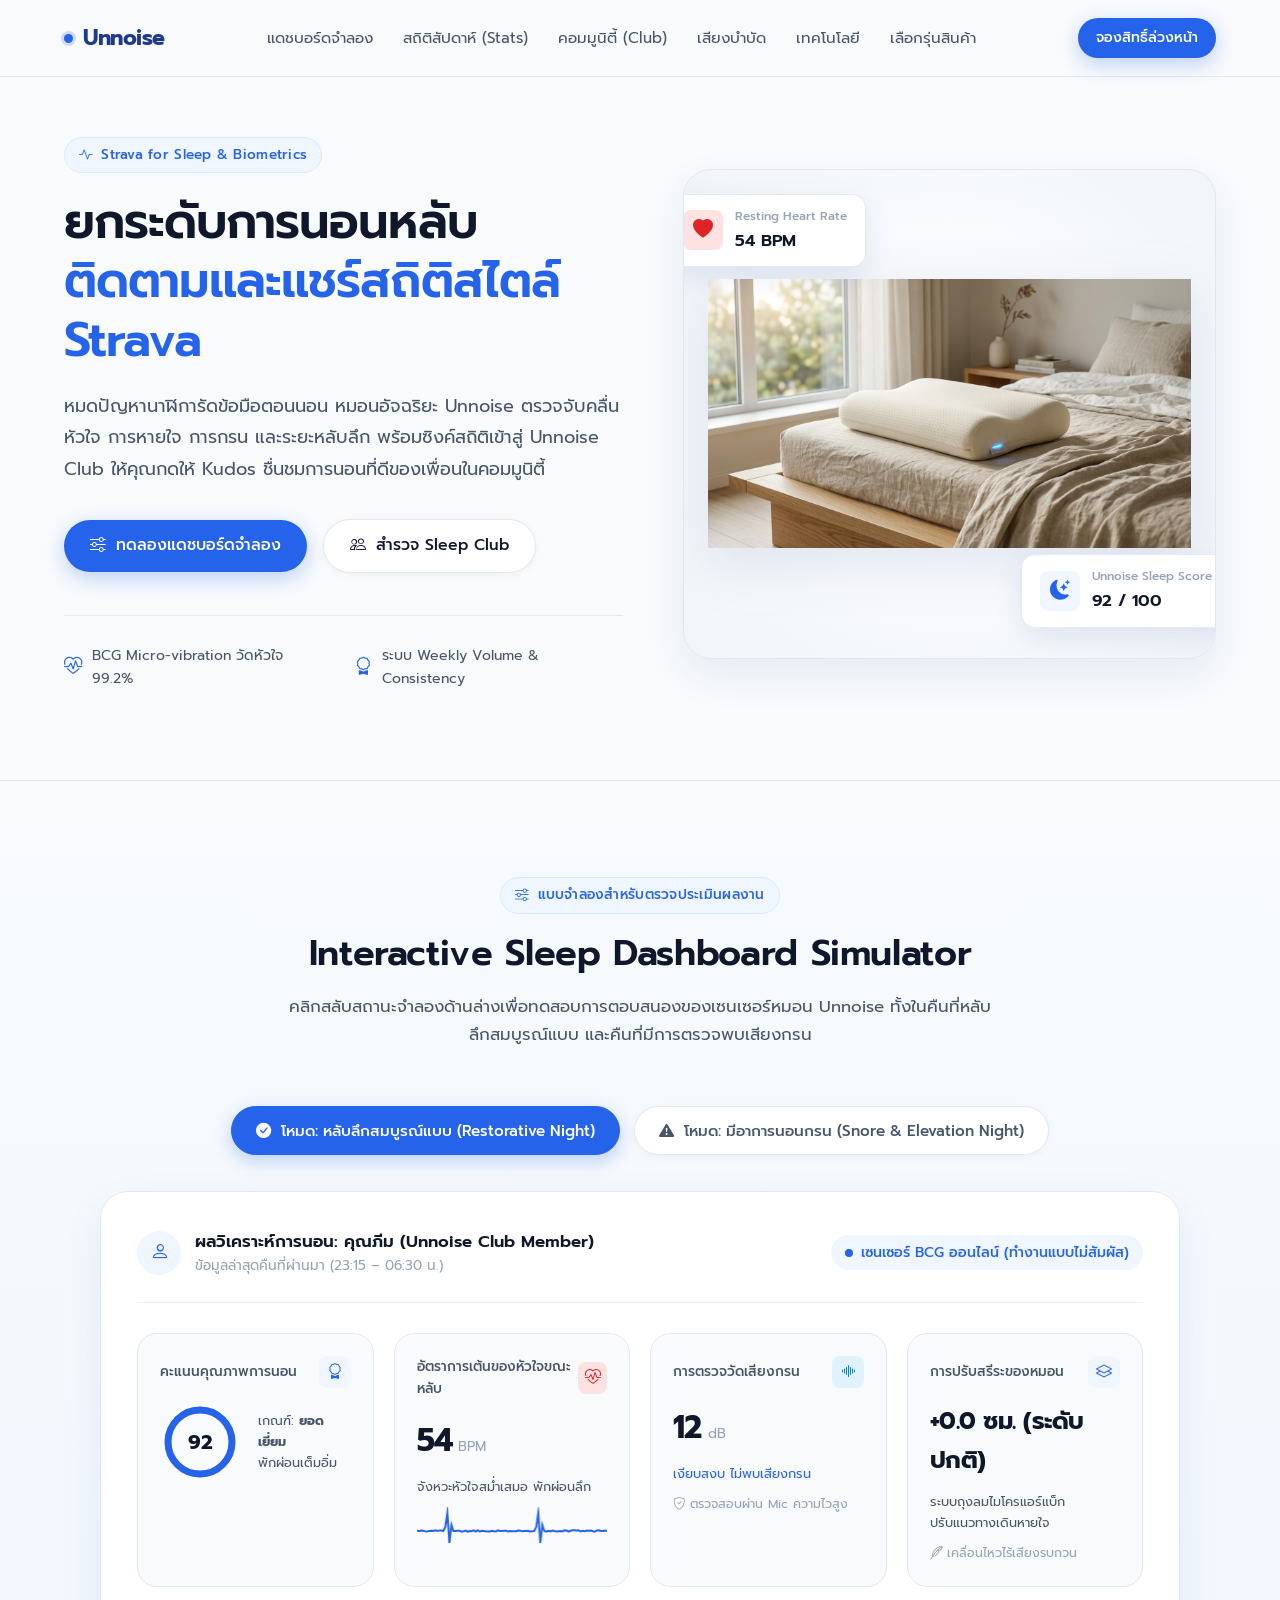
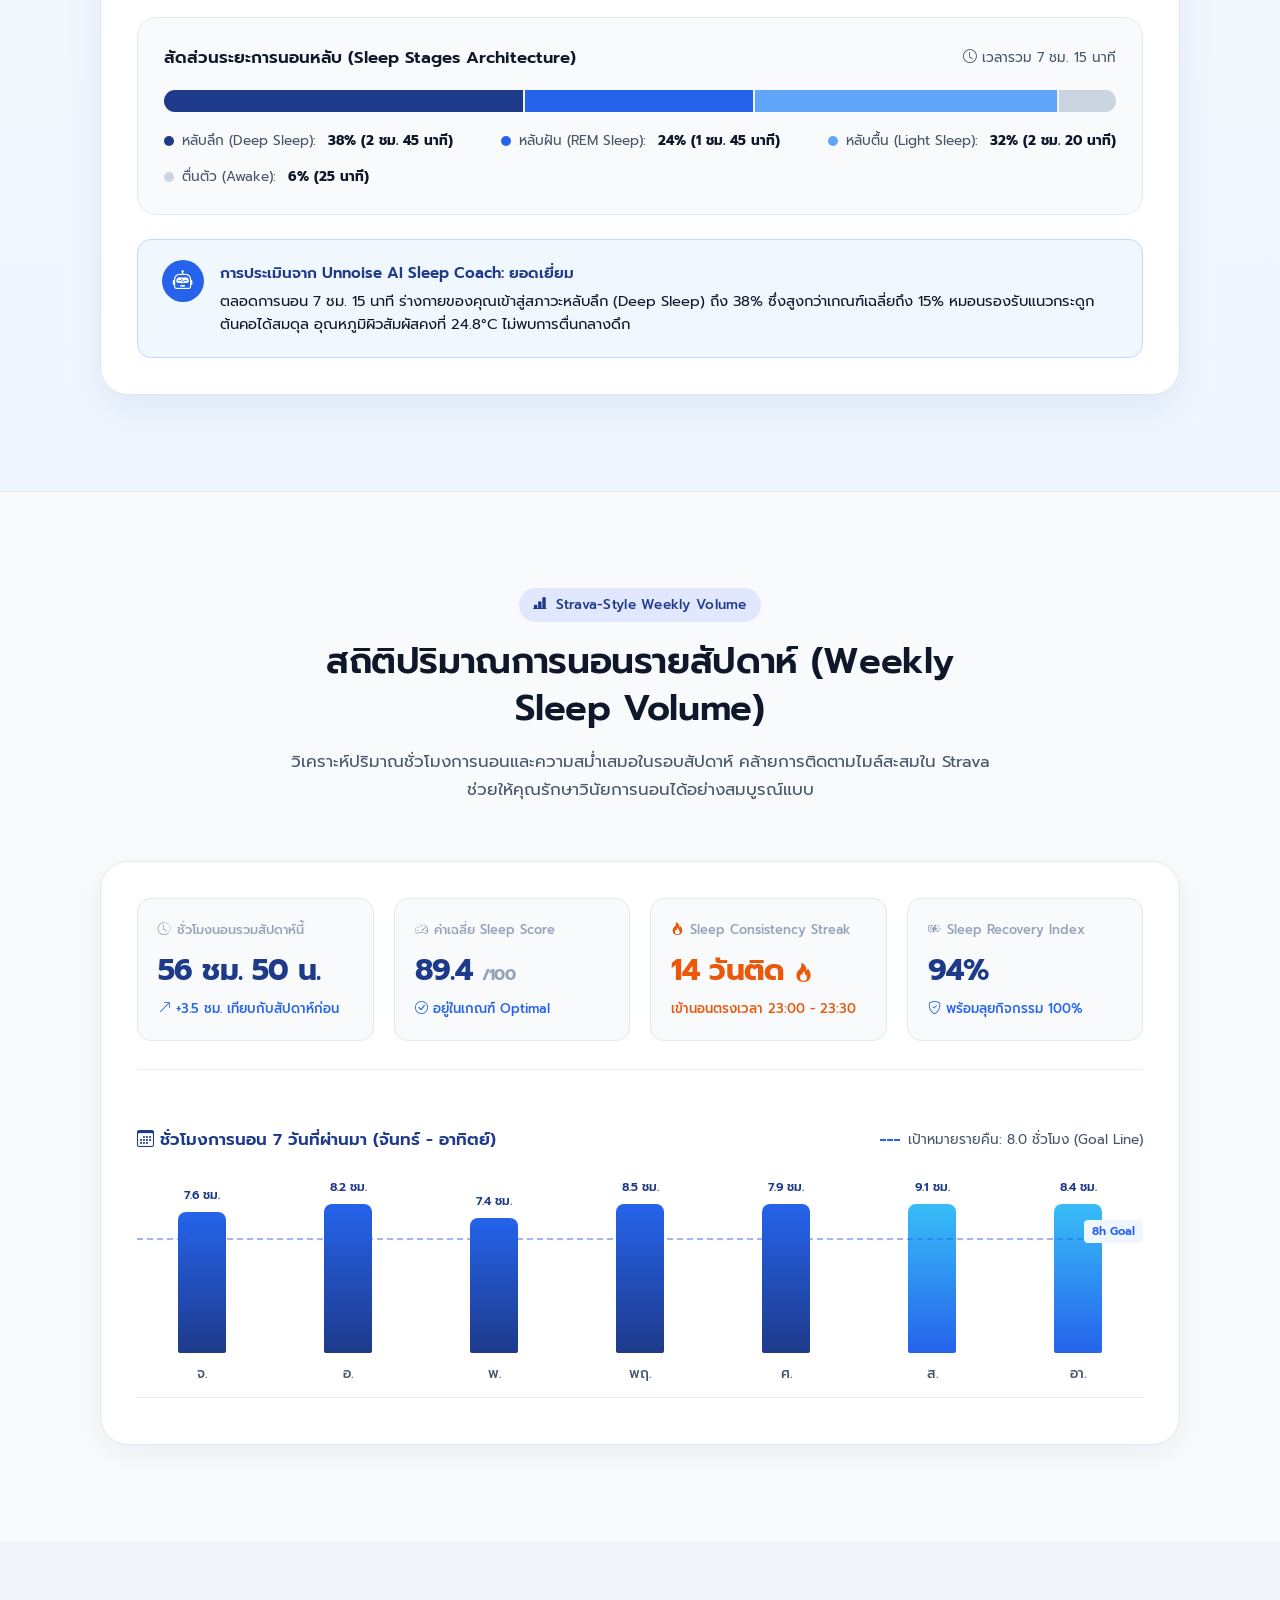
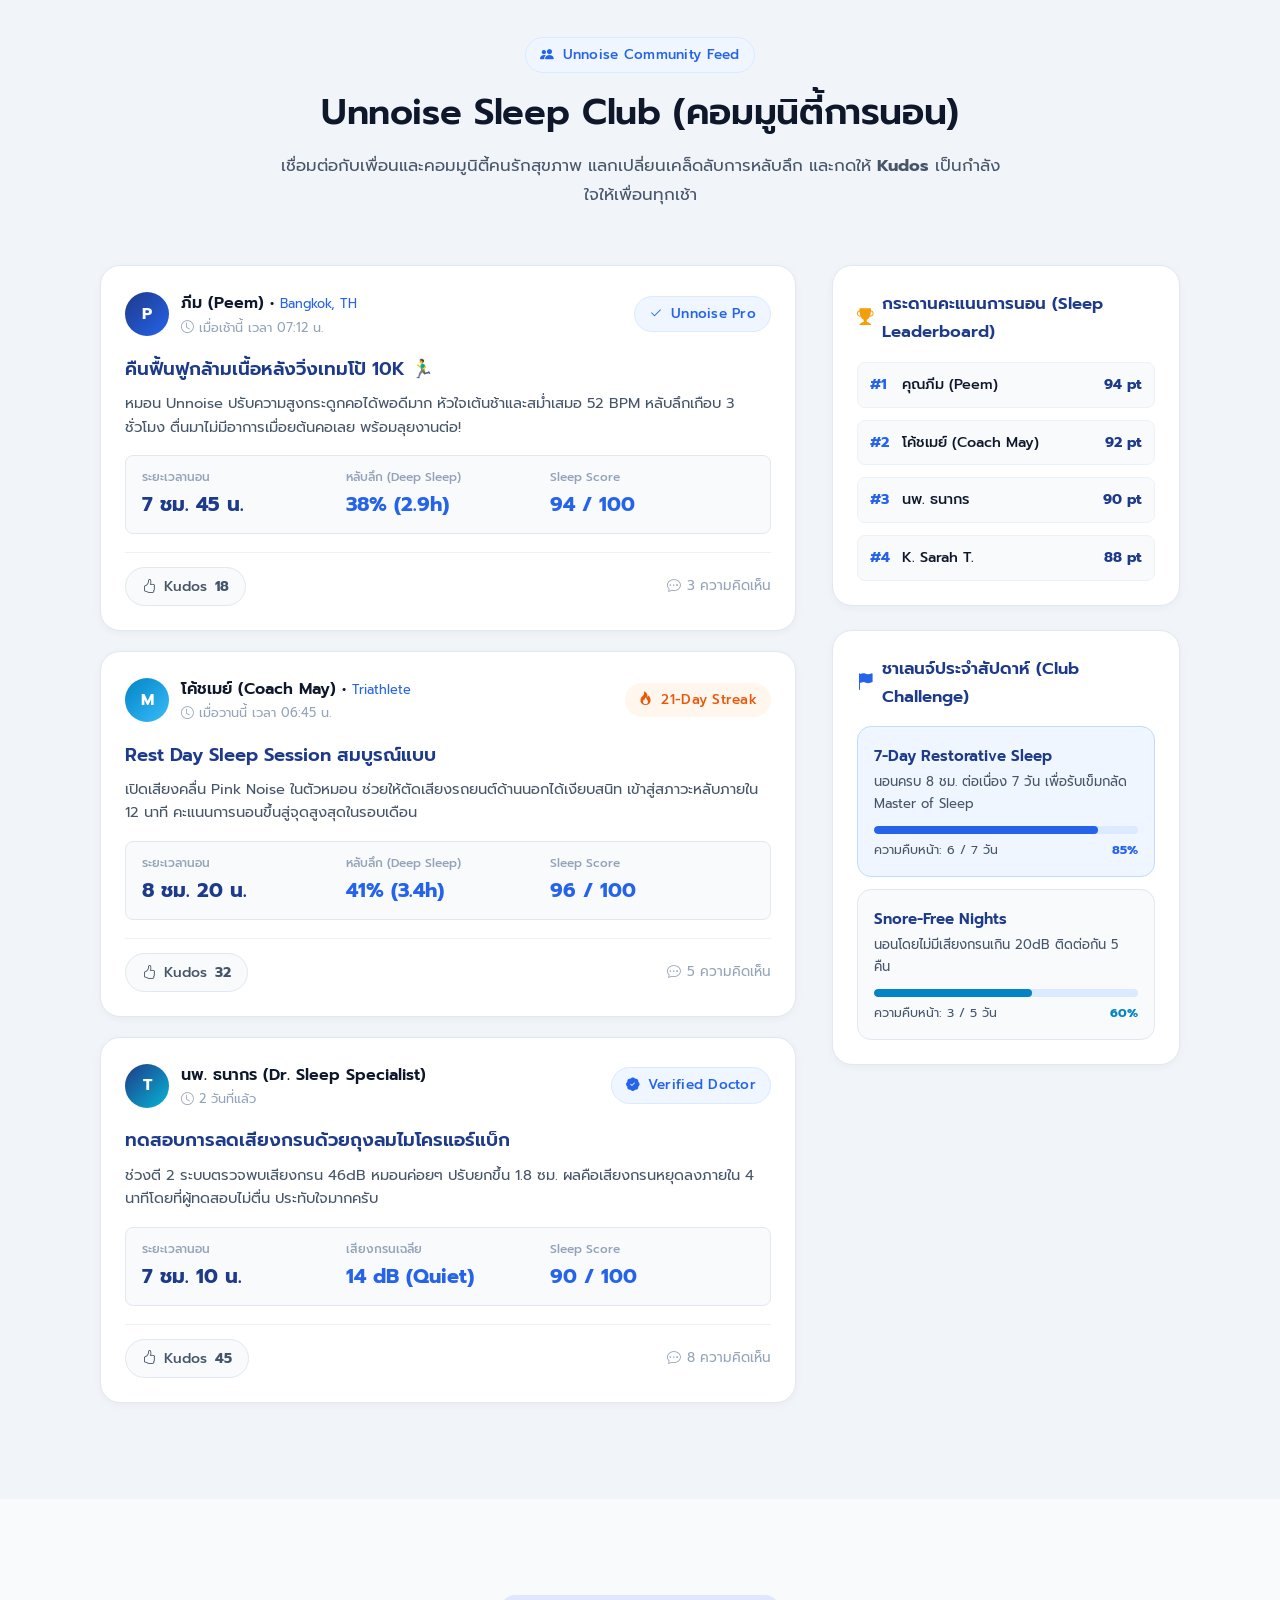
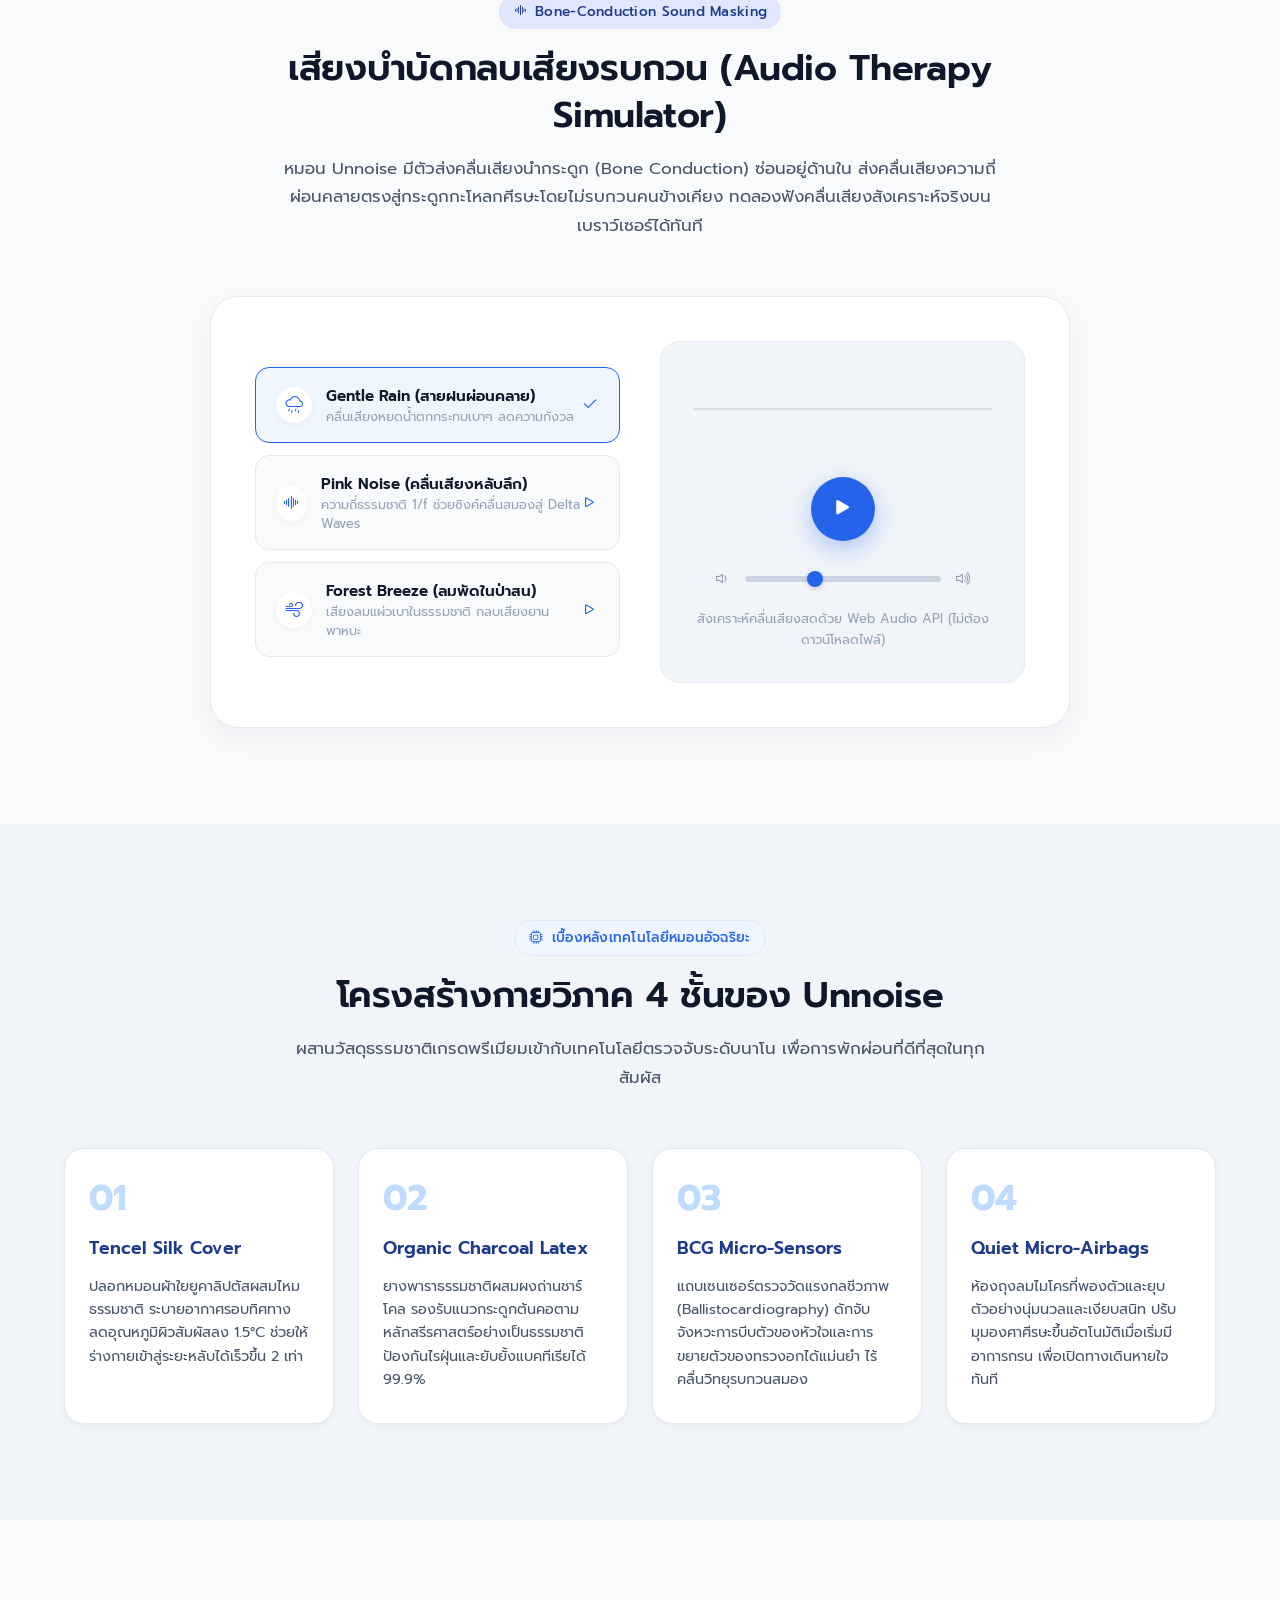
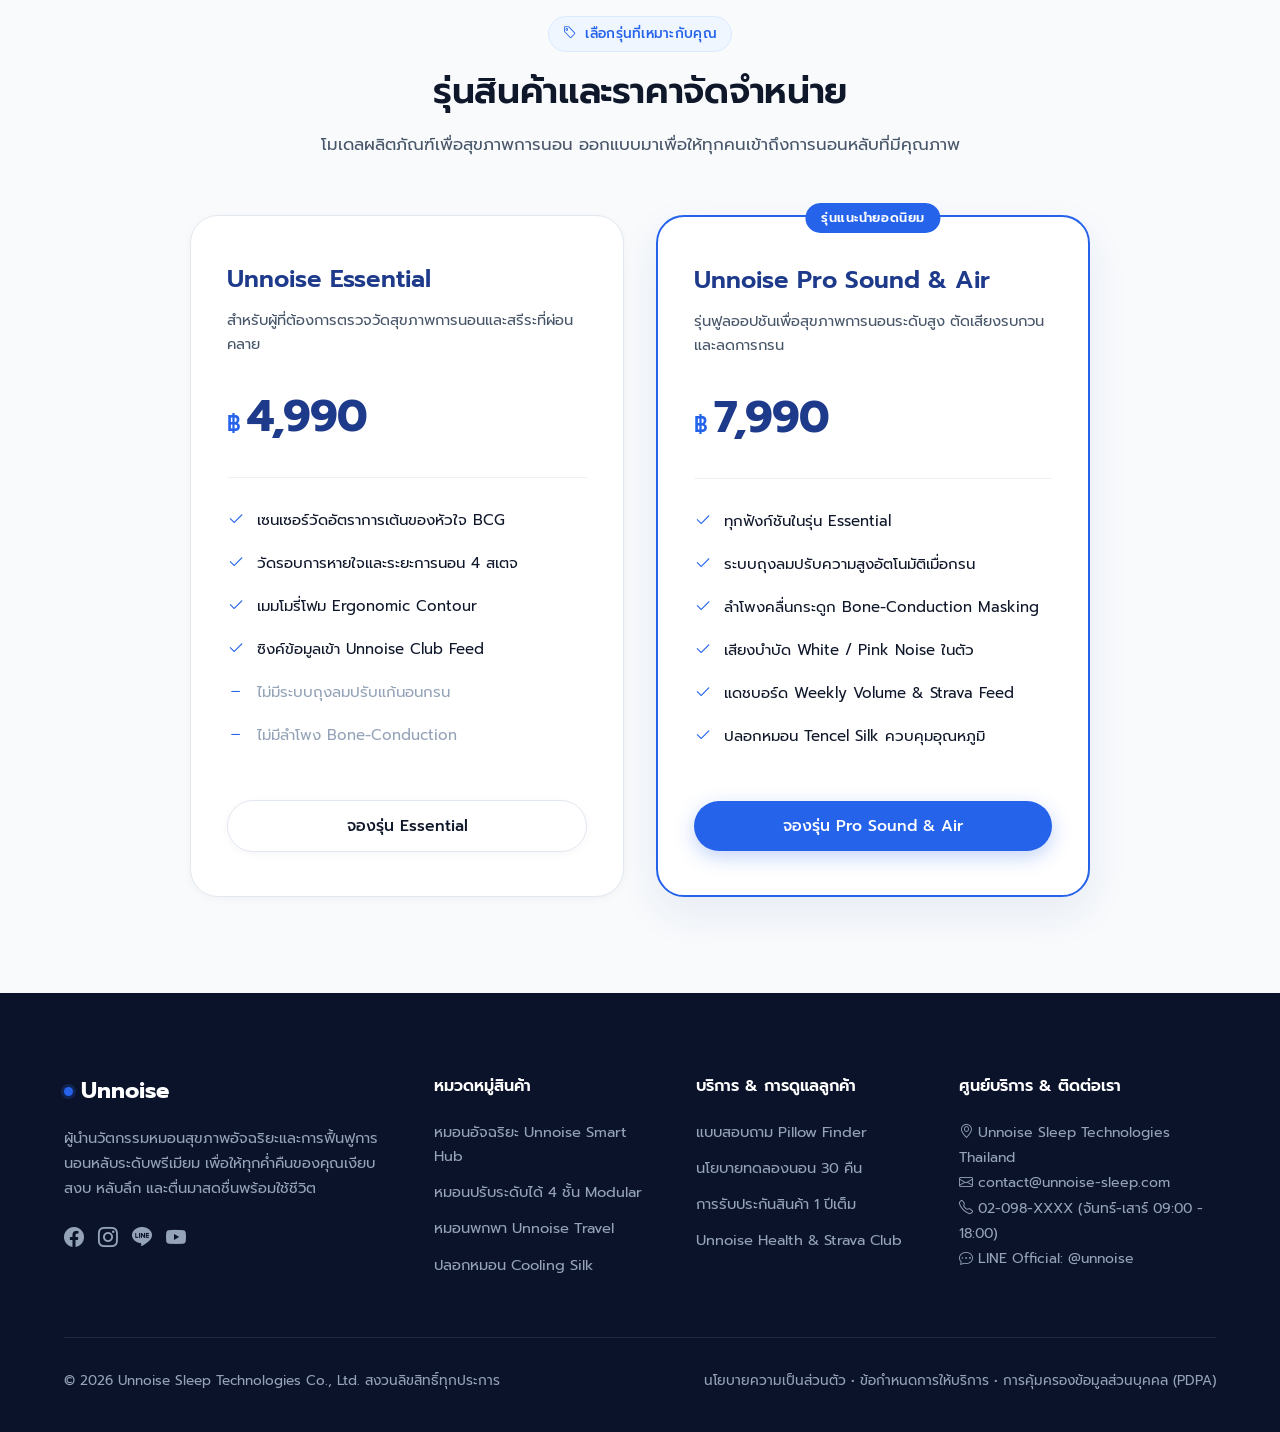
==== commit c37c5585: "feat(v4.0): implement sales-first layout, integrate user pillow photos, and clean commercial footer" ====
--- a/assets/index.html
+++ b/assets/index.html
@@ -892,7 +892,7 @@
   </div>
 
   <!-- ==========================================================================
-       Site Footer
+       Commercial Clean Footer (นำข้อมูลเอกสารโครงงานออก 100%)
        ========================================================================== -->
   <footer class="site-footer">
     <div class="container">
@@ -902,41 +902,50 @@
             <span class="brand-dot"></span> Unnoise
           </div>
           <p class="footer-desc">
-            โครงการพัฒนาต้นแบบธุรกิจและหน้าเว็บไซต์หมอนสุขภาพอัจฉริยะ นวัตกรรมการตรวจวัดการนอนและตัดเสียงรบกวน พร้อมระบบสถิติและคอมมูนิตี้การนอนสไตล์ Strava
+            ผู้นำนวัตกรรมหมอนสุขภาพอัจฉริยะและการฟื้นฟูการนอนหลับระดับพรีเมียม เพื่อให้ทุกค่ำคืนของคุณเงียบสงบ หลับลึก และตื่นมาสดชื่นพร้อมใช้ชีวิต
           </p>
+          <div style="display: flex; gap: 14px; font-size: 1.25rem;">
+            <a href="#" aria-label="Facebook" style="color: #94A3B8;"><i class="bi bi-facebook"></i></a>
+            <a href="#" aria-label="Instagram" style="color: #94A3B8;"><i class="bi bi-instagram"></i></a>
+            <a href="#" aria-label="LINE" style="color: #94A3B8;"><i class="bi bi-line"></i></a>
+            <a href="#" aria-label="YouTube" style="color: #94A3B8;"><i class="bi bi-youtube"></i></a>
+          </div>
         </div>
 
         <div>
-          <div class="footer-heading">เมนูระบบจำลอง</div>
+          <div class="footer-heading">หมวดหมู่สินค้า</div>
           <ul class="footer-links">
-            <li><a href="#simulator">แดชบอร์ดจำลองสุขภาพ</a></li>
-            <li><a href="#weekly-stats">สถิติสัปดาห์ (Weekly Stats)</a></li>
-            <li><a href="#community">Unnoise Sleep Club</a></li>
-            <li><a href="#sound-therapy">เครื่องจำลอง White Noise</a></li>
+            <li><a href="../shop.html">หมอนอัจฉริยะ Unnoise Smart Hub</a></li>
+            <li><a href="../shop.html">หมอนปรับระดับได้ 4 ชั้น Modular</a></li>
+            <li><a href="../shop.html">หมอนพกพา Unnoise Travel</a></li>
+            <li><a href="../shop.html">ปลอกหมอน Cooling Silk</a></li>
           </ul>
         </div>
 
         <div>
-          <div class="footer-heading">เอกสารโครงงาน</div>
+          <div class="footer-heading">บริการ & การดูแลลูกค้า</div>
           <ul class="footer-links">
-            <li><a href="docs/requirements.md">Requirements Spec</a></li>
-            <li><a href="docs/design.md">Design System Spec</a></li>
-            <li><a href="docs/glossary.md">Domain Glossary</a></li>
-            <li><a href="docs/decision-log.md">Decision Log</a></li>
+            <li><a href="../shop.html#quiz">แบบสอบถาม Pillow Finder</a></li>
+            <li><a href="../index.html">นโยบายทดลองนอน 30 คืน</a></li>
+            <li><a href="../index.html">การรับประกันสินค้า 1 ปีเต็ม</a></li>
+            <li><a href="../index.html#weekly-stats">Unnoise Health & Strava Club</a></li>
           </ul>
         </div>
 
         <div>
-          <div class="footer-heading">ข้อมูลโครงงาน</div>
-          <p style="font-size: 0.88rem; line-height: 1.6; color: #94A3B8;">
-            จัดทำขึ้นเพื่อการศึกษาและการนำเสนอผลงานโมเดลธุรกิจ (UI Prototype Model)
+          <div class="footer-heading">ศูนย์บริการ & ติดต่อเรา</div>
+          <p style="font-size: 0.88rem; line-height: 1.8; color: #94A3B8;">
+            <i class="bi bi-geo-alt"></i> Unnoise Sleep Technologies Thailand<br>
+            <i class="bi bi-envelope"></i> contact@unnoise-sleep.com<br>
+            <i class="bi bi-telephone"></i> 02-098-XXXX (จันทร์-เสาร์ 09:00 - 18:00)<br>
+            <i class="bi bi-chat-dots"></i> LINE Official: @unnoise
           </p>
         </div>
       </div>
 
       <div class="footer-bottom">
-        <div>&copy; 2026 Unnoise Sleep Technologies. All rights reserved. (Academic Prototype Model)</div>
-        <div>Minimalist Navy & White Theme &bull; Strava Sleep Community &bull; Web Audio API</div>
+        <div>&copy; 2026 Unnoise Sleep Technologies Co., Ltd. สงวนลิขสิทธิ์ทุกประการ</div>
+        <div>นโยบายความเป็นส่วนตัว &bull; ข้อกำหนดการให้บริการ &bull; การคุ้มครองข้อมูลส่วนบุคคล (PDPA)</div>
       </div>
     </div>
   </footer>
--- a/assets/css/style.css
+++ b/assets/css/style.css
@@ -376,18 +376,83 @@
   overflow: hidden;
   box-shadow: var(--shadow-lg);
   border: 1px solid var(--border-color);
-  background-color: #E2E8F0;
+  background: radial-gradient(circle at center, #FFFFFF 0%, #F1F5F9 100%);
+  display: flex;
+  align-items: center;
+  justify-content: center;
+  padding: 24px;
 }
 
 .hero-img-wrapper img {
   width: 100%;
-  height: 480px;
-  object-fit: cover;
+  height: 440px;
+  object-fit: contain;
   transition: transform 0.6s ease;
+  filter: drop-shadow(0 14px 28px rgba(30, 58, 138, 0.12));
 }
 
 .hero-img-wrapper:hover img {
-  transform: scale(1.025);
+  transform: scale(1.03);
+}
+
+/* Multi-layer Showcase Grid */
+.layers-showcase-grid {
+  display: grid;
+  grid-template-columns: 1fr 1.15fr;
+  gap: 50px;
+  align-items: center;
+}
+
+.layers-img-wrap {
+  background: radial-gradient(circle at center, #FFFFFF 0%, #F1F5F9 100%);
+  border-radius: var(--radius-xl);
+  border: 1px solid var(--border-color);
+  padding: 30px;
+  box-shadow: var(--shadow-md);
+  text-align: center;
+}
+
+.layers-img-wrap img {
+  width: 100%;
+  height: 440px;
+  object-fit: contain;
+  filter: drop-shadow(0 15px 30px rgba(15, 23, 42, 0.12));
+  transition: transform 0.5s ease;
+}
+
+.layers-img-wrap:hover img {
+  transform: scale(1.03);
+}
+
+.layer-step-card {
+  background: var(--bg-card);
+  border: 1px solid var(--border-color);
+  border-radius: var(--radius-md);
+  padding: 20px 24px;
+  margin-bottom: 16px;
+  display: flex;
+  align-items: flex-start;
+  gap: 18px;
+  transition: var(--transition);
+}
+
+.layer-step-card:hover {
+  border-color: var(--primary-blue);
+  box-shadow: var(--shadow-sm);
+}
+
+.layer-num-badge {
+  width: 38px;
+  height: 38px;
+  border-radius: 50%;
+  background: var(--primary-blue-light);
+  color: var(--primary-blue);
+  font-weight: 700;
+  display: flex;
+  align-items: center;
+  justify-content: center;
+  flex-shrink: 0;
+  font-size: 1rem;
 }
 
 /* Floating Metric Badges in Hero */
@@ -1094,6 +1159,8 @@
   font-size: 0.88rem;
   font-weight: 500;
   transition: var(--transition);
+  user-select: none;
+  -webkit-user-select: none;
 }
 
 .kudos-btn:hover {
@@ -1835,6 +1902,10 @@
   }
   .sound-grid {
     grid-template-columns: 1fr;
+  }
+  .layers-showcase-grid {
+    grid-template-columns: 1fr;
+    gap: 36px;
   }
   .footer-grid {
     grid-template-columns: 1fr 1fr;
@@ -1910,6 +1981,14 @@
   .sound-box {
     padding: 24px;
   }
+  .weekly-stats-container {
+    padding: 24px 16px;
+  }
+  .chart-header {
+    flex-direction: column;
+    align-items: flex-start;
+    gap: 8px;
+  }
   .compare-img-wrap img {
     height: 320px;
   }
@@ -1919,8 +1998,11 @@
 }
 
 @media (max-width: 480px) {
+  .container {
+    padding: 0 16px;
+  }
   .section {
-    padding: 60px 0;
+    padding: 56px 0;
   }
   .hero-title {
     font-size: 1.95rem;
@@ -1967,7 +2049,395 @@
     font-size: 2.3rem;
   }
   .chart-bars-grid {
-    gap: 8px;
+    gap: 6px;
     height: 180px;
   }
-}
+  .bar-val-tooltip {
+    font-size: 0.65rem;
+    letter-spacing: -0.03em;
+  }
+  .bar-label {
+    font-size: 0.78rem;
+  }
+  .activity-card {
+    padding: 18px 16px;
+  }
+  .activity-card-header {
+    flex-wrap: wrap;
+    gap: 10px;
+  }
+  .activity-metrics-strip {
+    padding: 10px 8px;
+    gap: 6px;
+  }
+  .activity-metric-unit {
+    font-size: 0.68rem;
+  }
+  .activity-metric-num {
+    font-size: 1.05rem;
+  }
+  .weekly-stats-container {
+    padding: 20px 14px;
+  }
+}
+
+/* ==========================================================================
+   Shop Catalog & Pillow Finder Quiz Styles (NEW)
+   ========================================================================== */
+
+/* Filter Bar */
+.filter-bar {
+  display: flex;
+  align-items: center;
+  justify-content: center;
+  gap: 12px;
+  margin-bottom: 40px;
+  flex-wrap: wrap;
+}
+
+.filter-pill {
+  padding: 10px 22px;
+  border-radius: var(--radius-full);
+  background: var(--bg-card);
+  border: 1px solid var(--border-color);
+  color: var(--text-muted);
+  font-size: 0.92rem;
+  font-weight: 500;
+  transition: var(--transition);
+}
+
+.filter-pill:hover {
+  border-color: var(--primary-blue);
+  color: var(--primary-blue);
+}
+
+.filter-pill.active {
+  background: var(--primary-blue);
+  color: #FFFFFF;
+  border-color: var(--primary-blue);
+  box-shadow: 0 4px 14px rgba(37, 99, 235, 0.25);
+}
+
+/* Product Catalog Grid */
+.shop-grid {
+  display: grid;
+  grid-template-columns: repeat(2, 1fr);
+  gap: 36px;
+  max-width: 1080px;
+  margin: 0 auto;
+}
+
+.product-shop-card {
+  background: var(--bg-card);
+  border: 1px solid var(--border-color);
+  border-radius: var(--radius-xl);
+  overflow: hidden;
+  box-shadow: var(--shadow-sm);
+  transition: var(--transition);
+  display: flex;
+  flex-direction: column;
+}
+
+.product-shop-card:hover {
+  transform: translateY(-6px);
+  box-shadow: var(--shadow-md);
+  border-color: #BFDBFE;
+}
+
+.product-thumb-wrap {
+  position: relative;
+  width: 100%;
+  height: 280px;
+  background: #E2E8F0;
+  overflow: hidden;
+}
+
+.product-thumb-wrap img {
+  width: 100%;
+  height: 100%;
+  object-fit: cover;
+  transition: transform 0.6s ease;
+}
+
+.product-shop-card:hover .product-thumb-wrap img {
+  transform: scale(1.04);
+}
+
+.product-category-tag {
+  position: absolute;
+  top: 16px;
+  left: 16px;
+  background: rgba(255, 255, 255, 0.95);
+  backdrop-filter: blur(8px);
+  padding: 6px 14px;
+  border-radius: var(--radius-full);
+  font-size: 0.78rem;
+  font-weight: 600;
+  color: var(--primary-navy);
+  box-shadow: var(--shadow-sm);
+}
+
+.product-shop-body {
+  padding: 30px;
+  display: flex;
+  flex-direction: column;
+  flex: 1;
+}
+
+.product-shop-title {
+  font-size: 1.4rem;
+  font-weight: 700;
+  color: var(--primary-navy);
+  margin-bottom: 8px;
+}
+
+.product-shop-desc {
+  font-size: 0.92rem;
+  color: var(--text-muted);
+  line-height: 1.6;
+  margin-bottom: 20px;
+}
+
+.product-short-specs {
+  list-style: none;
+  margin-bottom: 24px;
+  display: flex;
+  flex-direction: column;
+  gap: 10px;
+}
+
+.spec-bullet {
+  display: flex;
+  align-items: center;
+  gap: 10px;
+  font-size: 0.88rem;
+  color: var(--text-main);
+}
+
+.spec-bullet i {
+  color: var(--primary-blue);
+  font-size: 1rem;
+}
+
+.product-bottom-action {
+  margin-top: auto;
+  padding-top: 20px;
+  border-top: 1px solid var(--border-subtle);
+  display: flex;
+  align-items: center;
+  justify-content: space-between;
+}
+
+.product-price-display {
+  font-size: 1.65rem;
+  font-weight: 700;
+  color: var(--primary-navy);
+}
+
+/* Pillow Finder Quiz Container */
+.quiz-section {
+  background: linear-gradient(180deg, var(--bg-main) 0%, #EFF6FF 100%);
+  border-top: 1px solid var(--border-color);
+  border-bottom: 1px solid var(--border-color);
+}
+
+.quiz-card-shell {
+  background: var(--bg-card);
+  border: 1px solid var(--border-color);
+  border-radius: var(--radius-xl);
+  padding: 44px;
+  max-width: 860px;
+  margin: 0 auto;
+  box-shadow: var(--shadow-lg);
+  position: relative;
+}
+
+.quiz-progress-track {
+  height: 6px;
+  background: #E2E8F0;
+  border-radius: var(--radius-full);
+  overflow: hidden;
+  margin-bottom: 32px;
+}
+
+.quiz-progress-fill {
+  height: 100%;
+  background: var(--primary-blue);
+  width: 33.33%;
+  transition: width 0.4s ease;
+}
+
+.quiz-step-indicator {
+  font-size: 0.82rem;
+  font-weight: 600;
+  color: var(--primary-blue);
+  letter-spacing: 0.05em;
+  text-transform: uppercase;
+  margin-bottom: 10px;
+}
+
+.quiz-question-title {
+  font-size: 1.6rem;
+  font-weight: 700;
+  color: var(--primary-navy);
+  margin-bottom: 8px;
+}
+
+.quiz-question-subtitle {
+  font-size: 0.95rem;
+  color: var(--text-muted);
+  margin-bottom: 28px;
+}
+
+.quiz-options-grid {
+  display: grid;
+  grid-template-columns: repeat(2, 1fr);
+  gap: 16px;
+  margin-bottom: 24px;
+}
+
+.quiz-opt-btn {
+  background: var(--bg-main);
+  border: 1px solid var(--border-color);
+  border-radius: var(--radius-md);
+  padding: 20px;
+  text-align: left;
+  display: flex;
+  align-items: flex-start;
+  gap: 16px;
+  transition: var(--transition);
+}
+
+.quiz-opt-btn:hover {
+  border-color: var(--primary-blue);
+  background: var(--primary-blue-subtle);
+  transform: translateY(-2px);
+}
+
+.quiz-opt-btn.selected {
+  border-color: var(--primary-blue);
+  background: var(--primary-blue-light);
+  box-shadow: 0 4px 16px rgba(37, 99, 235, 0.15);
+}
+
+.quiz-opt-icon {
+  width: 40px;
+  height: 40px;
+  border-radius: var(--radius-sm);
+  background: #FFFFFF;
+  color: var(--primary-blue);
+  display: flex;
+  align-items: center;
+  justify-content: center;
+  font-size: 1.25rem;
+  flex-shrink: 0;
+  box-shadow: var(--shadow-sm);
+}
+
+.quiz-opt-title {
+  font-weight: 600;
+  font-size: 1rem;
+  color: var(--text-main);
+  margin-bottom: 4px;
+}
+
+.quiz-opt-desc {
+  font-size: 0.82rem;
+  color: var(--text-muted);
+  line-height: 1.5;
+}
+
+/* Quiz Result Box */
+.quiz-result-view {
+  display: none;
+  text-align: center;
+  animation: fadeIn 0.4s ease;
+}
+
+.quiz-result-view.active {
+  display: block;
+}
+
+@keyframes fadeIn {
+  from { opacity: 0; transform: translateY(12px); }
+  to { opacity: 1; transform: translateY(0); }
+}
+
+.match-badge-wrap {
+  display: inline-flex;
+  align-items: center;
+  gap: 8px;
+  padding: 8px 20px;
+  border-radius: var(--radius-full);
+  background: #DCFCE7;
+  color: #15803D;
+  font-weight: 700;
+  font-size: 1.05rem;
+  margin-bottom: 20px;
+}
+
+.result-card-inner {
+  background: var(--bg-main);
+  border: 1px solid var(--border-color);
+  border-radius: var(--radius-lg);
+  padding: 32px;
+  max-width: 650px;
+  margin: 0 auto 30px auto;
+  text-align: left;
+}
+
+.result-rec-grid {
+  display: grid;
+  grid-template-columns: 140px 1fr;
+  gap: 24px;
+  align-items: center;
+}
+
+.result-rec-img {
+  width: 140px;
+  height: 140px;
+  border-radius: var(--radius-md);
+  object-fit: cover;
+  box-shadow: var(--shadow-sm);
+}
+
+.result-rec-name {
+  font-size: 1.35rem;
+  font-weight: 700;
+  color: var(--primary-navy);
+  margin-bottom: 6px;
+}
+
+.result-rec-specs {
+  font-size: 0.88rem;
+  color: var(--text-muted);
+  line-height: 1.6;
+  margin-bottom: 12px;
+}
+
+.result-rec-price {
+  font-size: 1.45rem;
+  font-weight: 700;
+  color: var(--primary-blue);
+}
+
+/* Responsive for Shop & Quiz */
+@media (max-width: 768px) {
+  .shop-grid {
+    grid-template-columns: 1fr;
+  }
+  .quiz-options-grid {
+    grid-template-columns: 1fr;
+  }
+  .quiz-card-shell {
+    padding: 24px 18px;
+  }
+  .result-rec-grid {
+    grid-template-columns: 1fr;
+    text-align: center;
+  }
+  .result-rec-img {
+    margin: 0 auto;
+  }
+}
+
